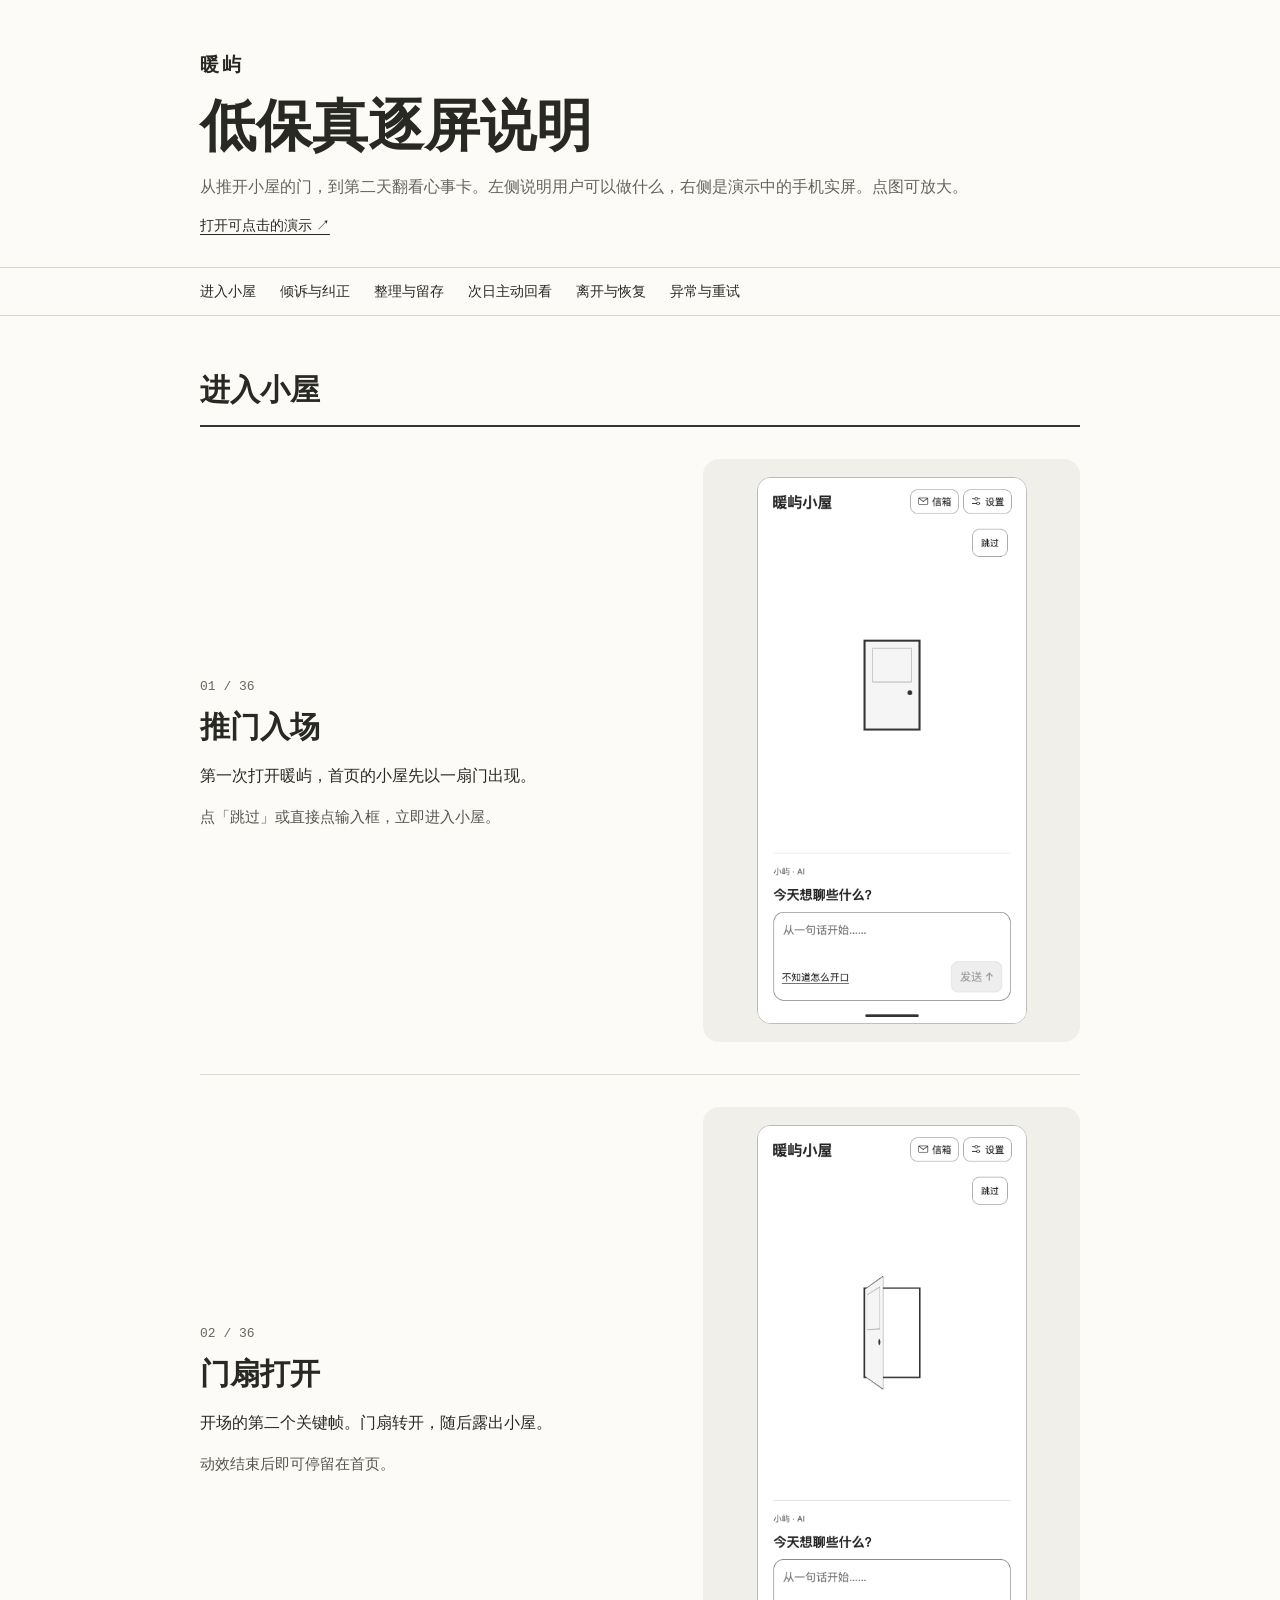
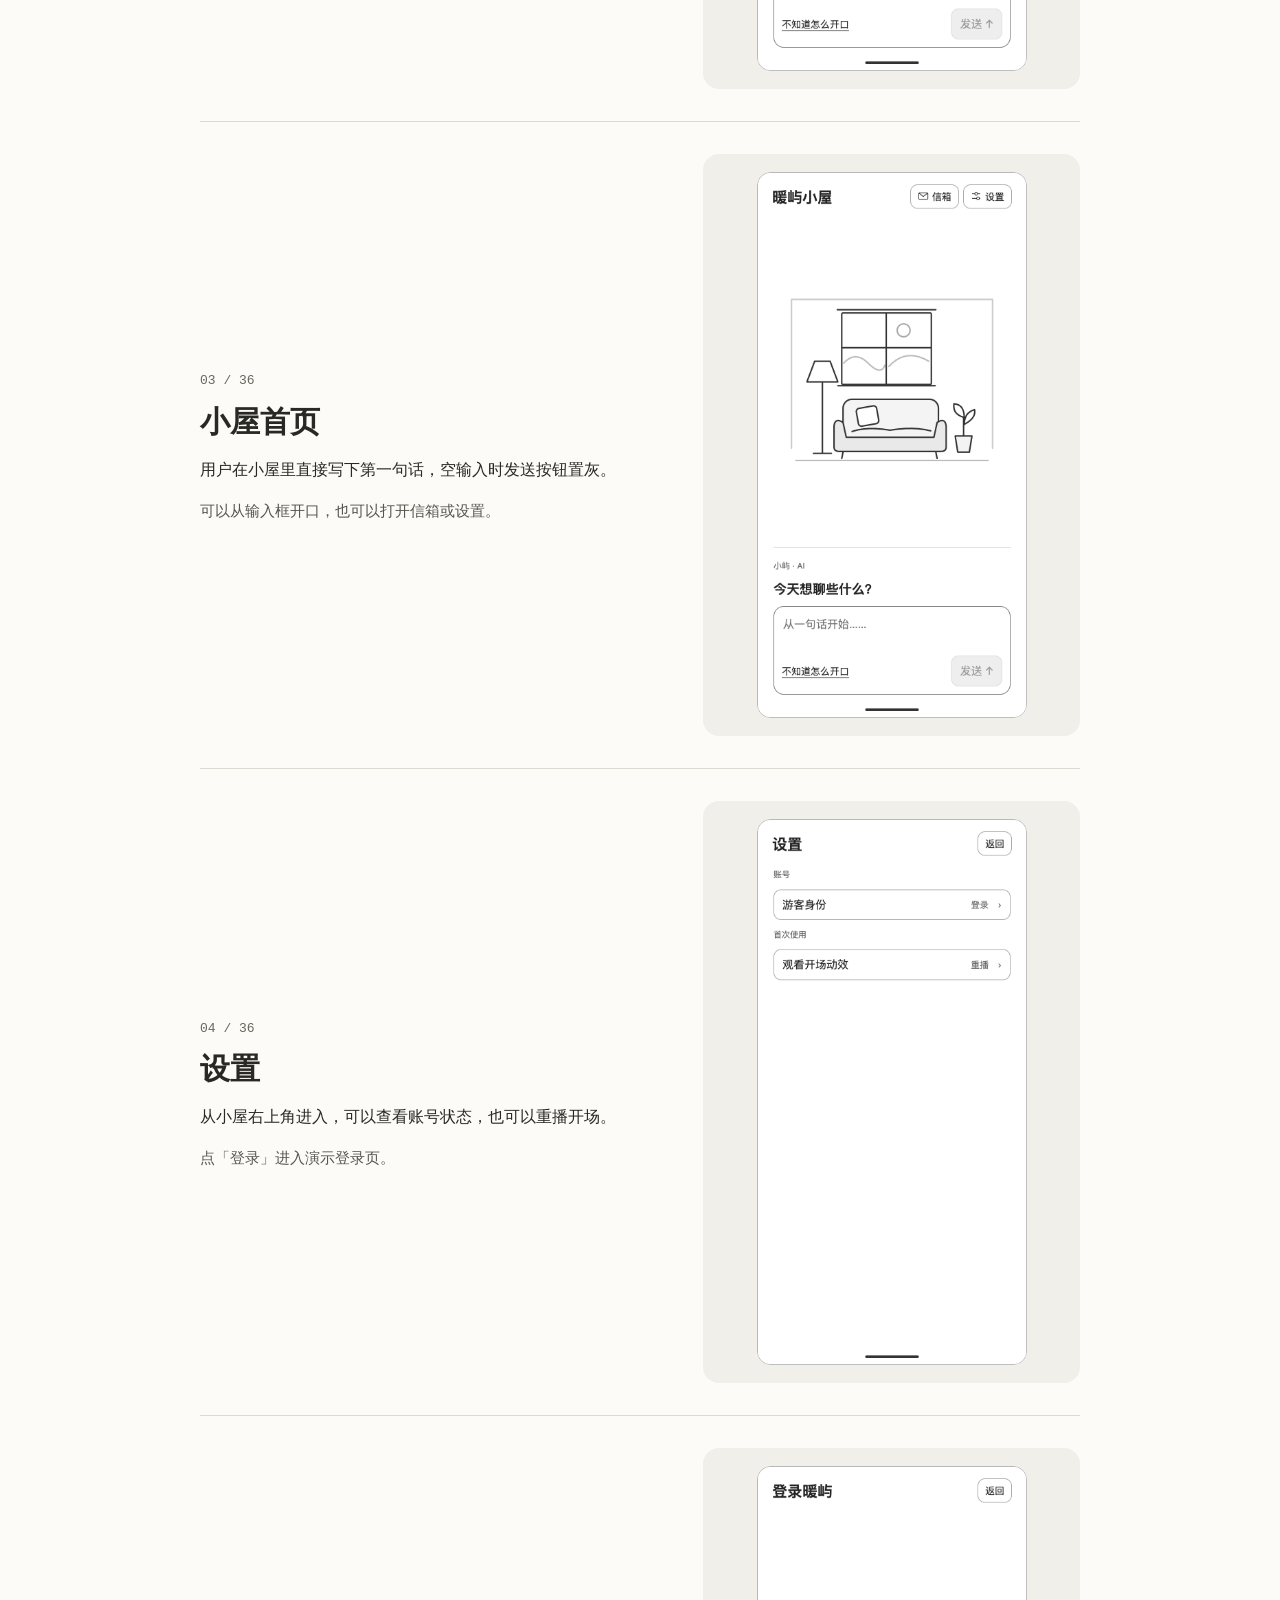
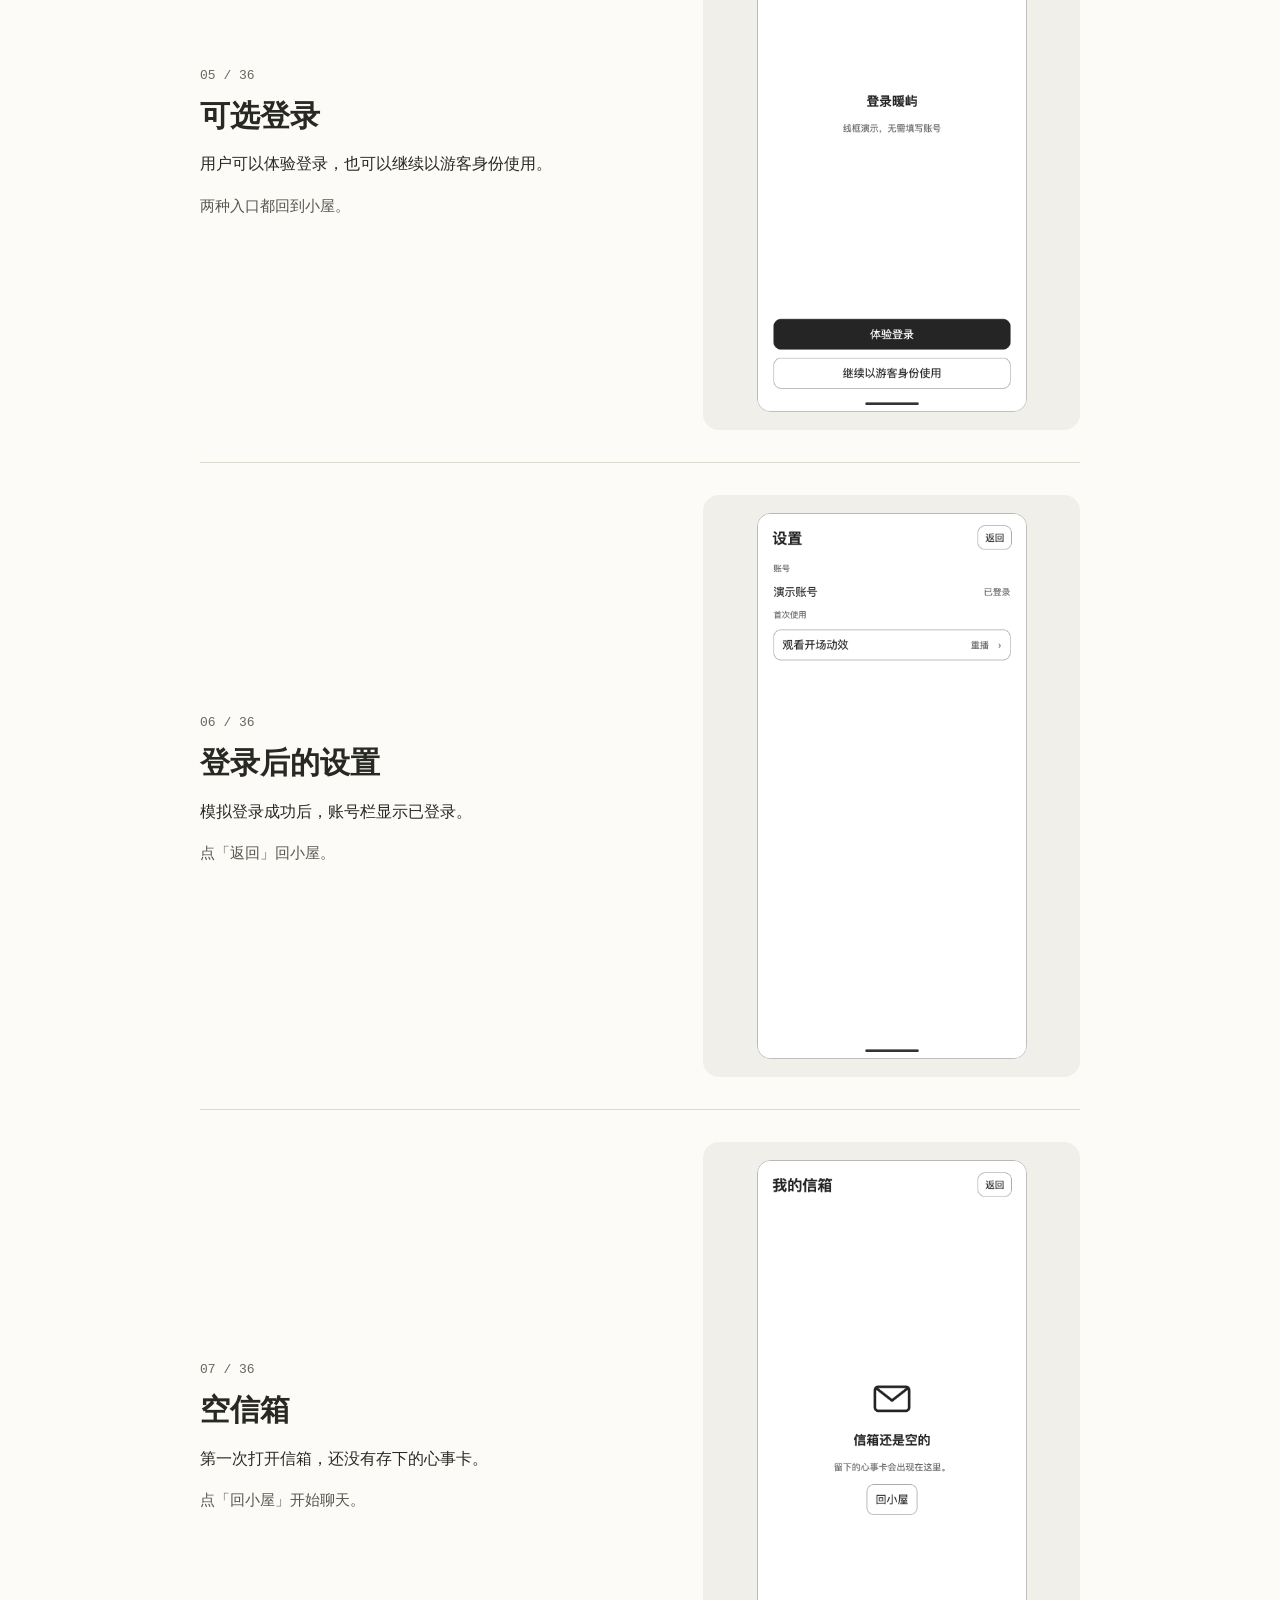
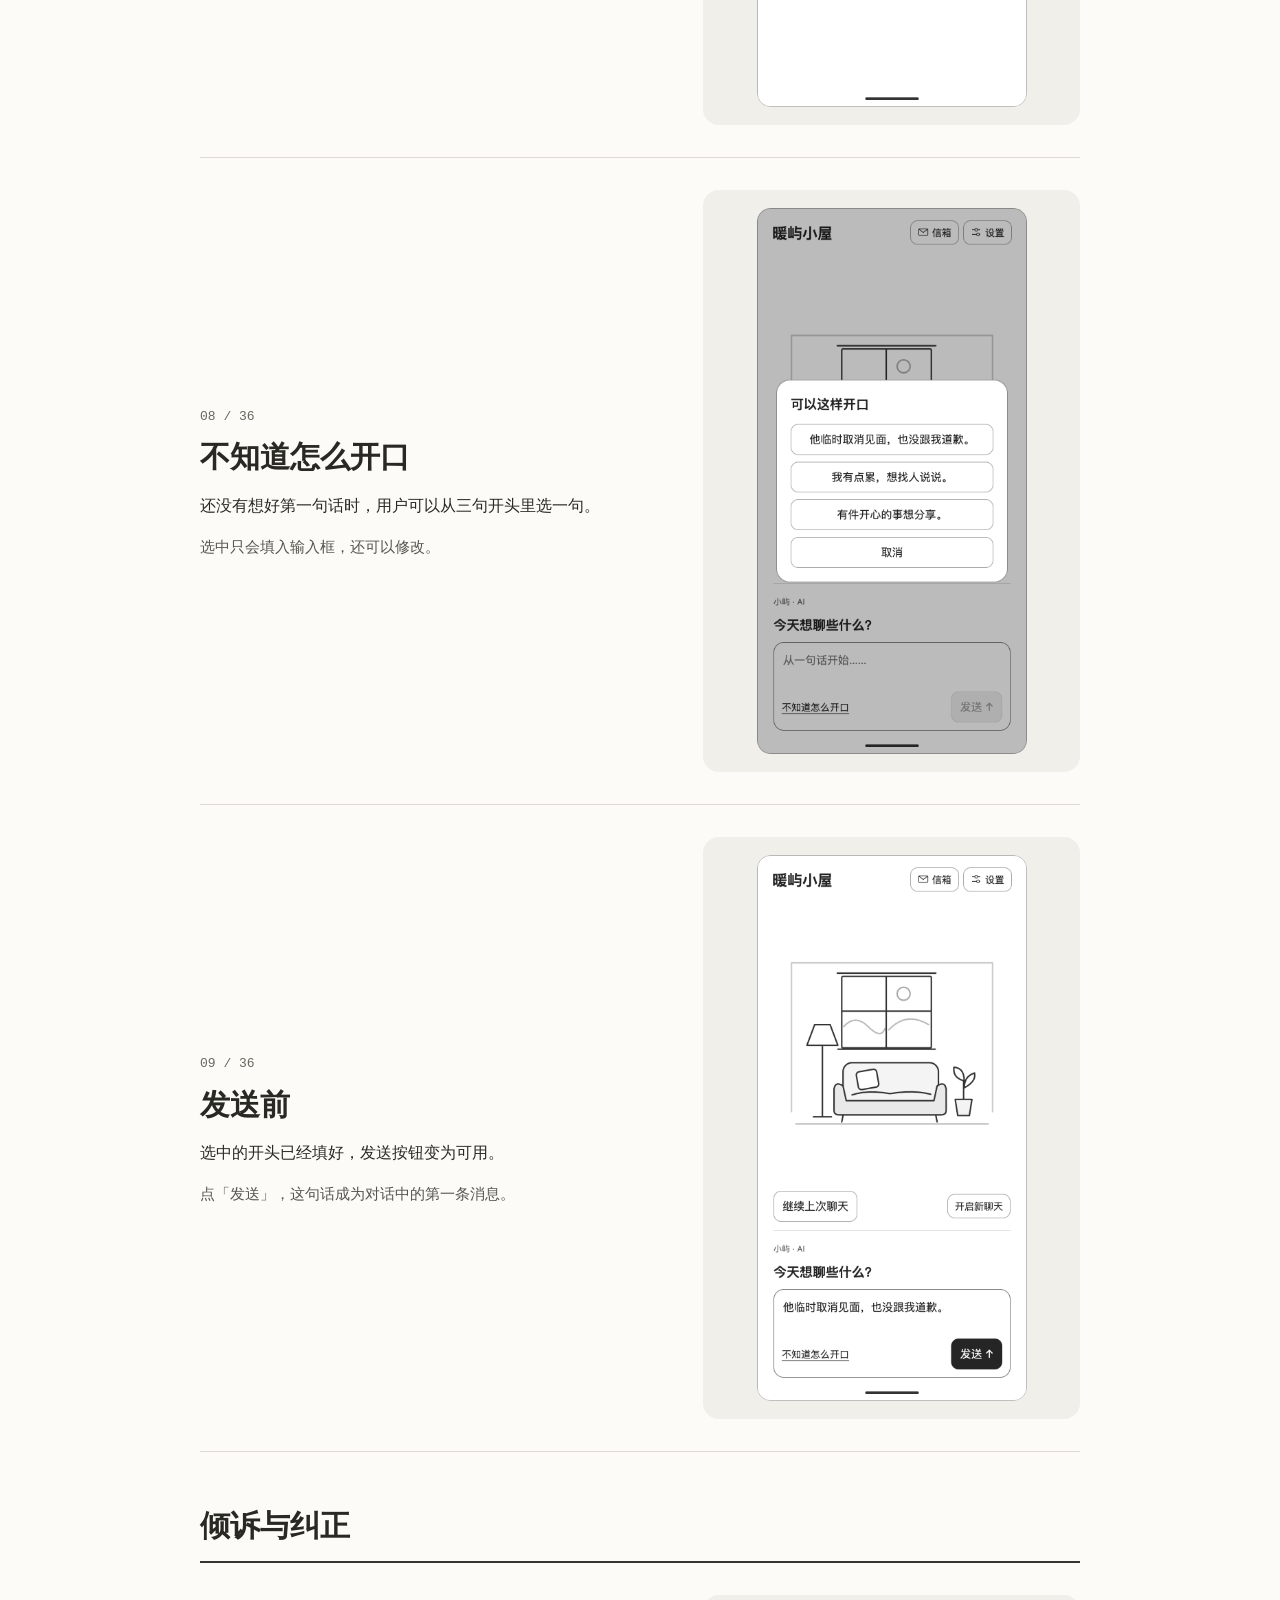
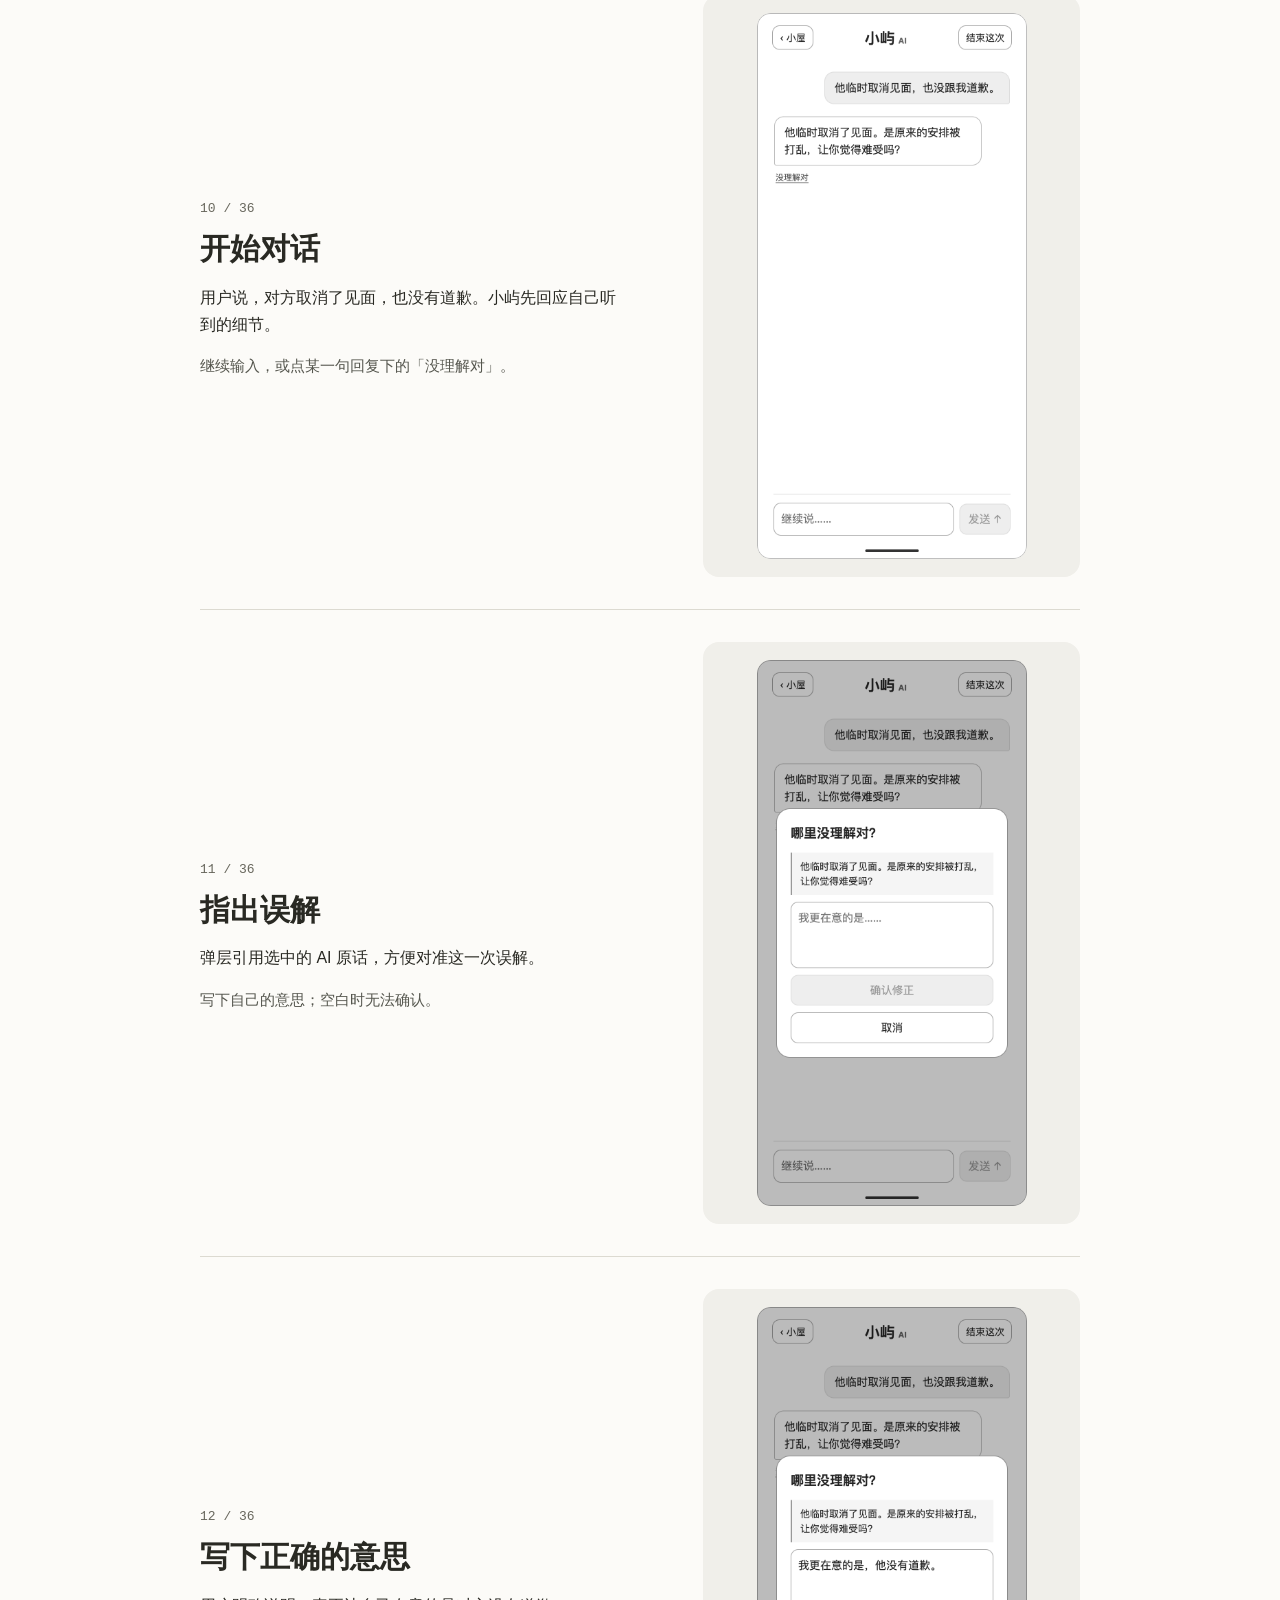
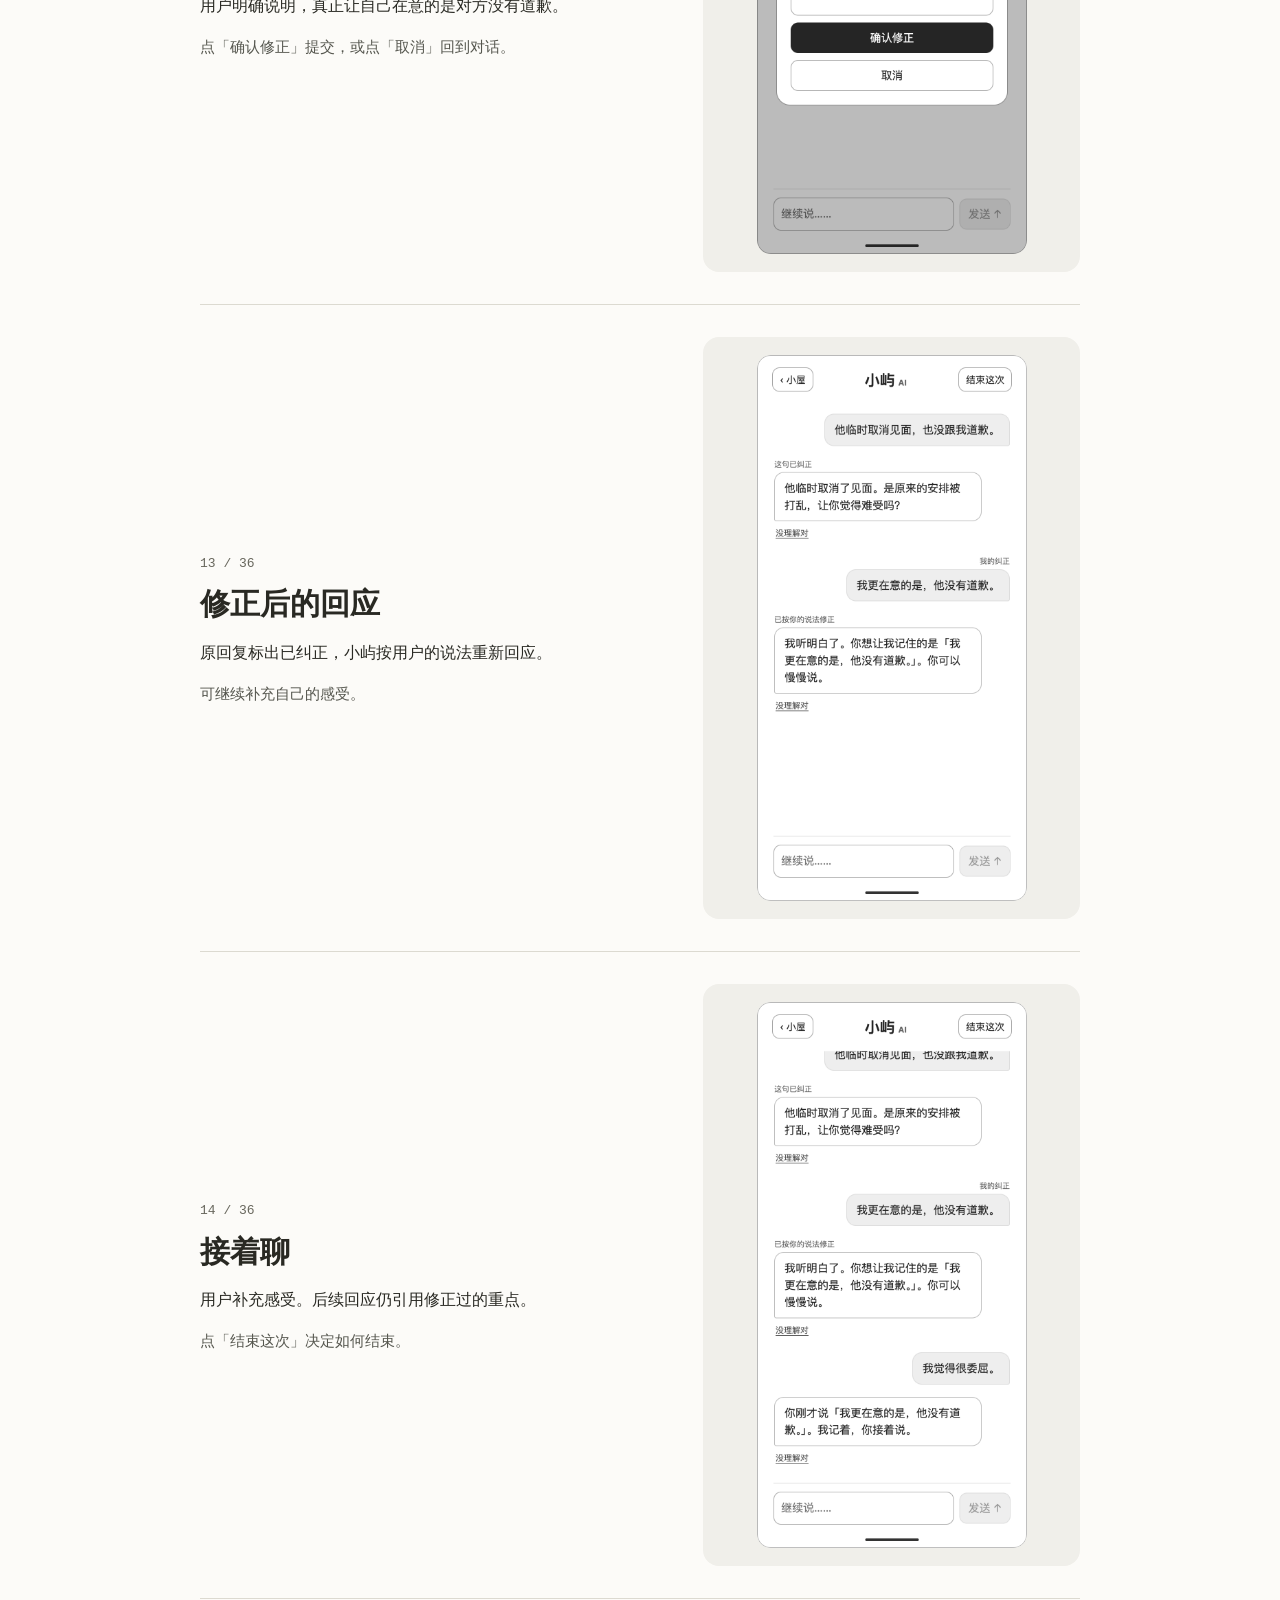
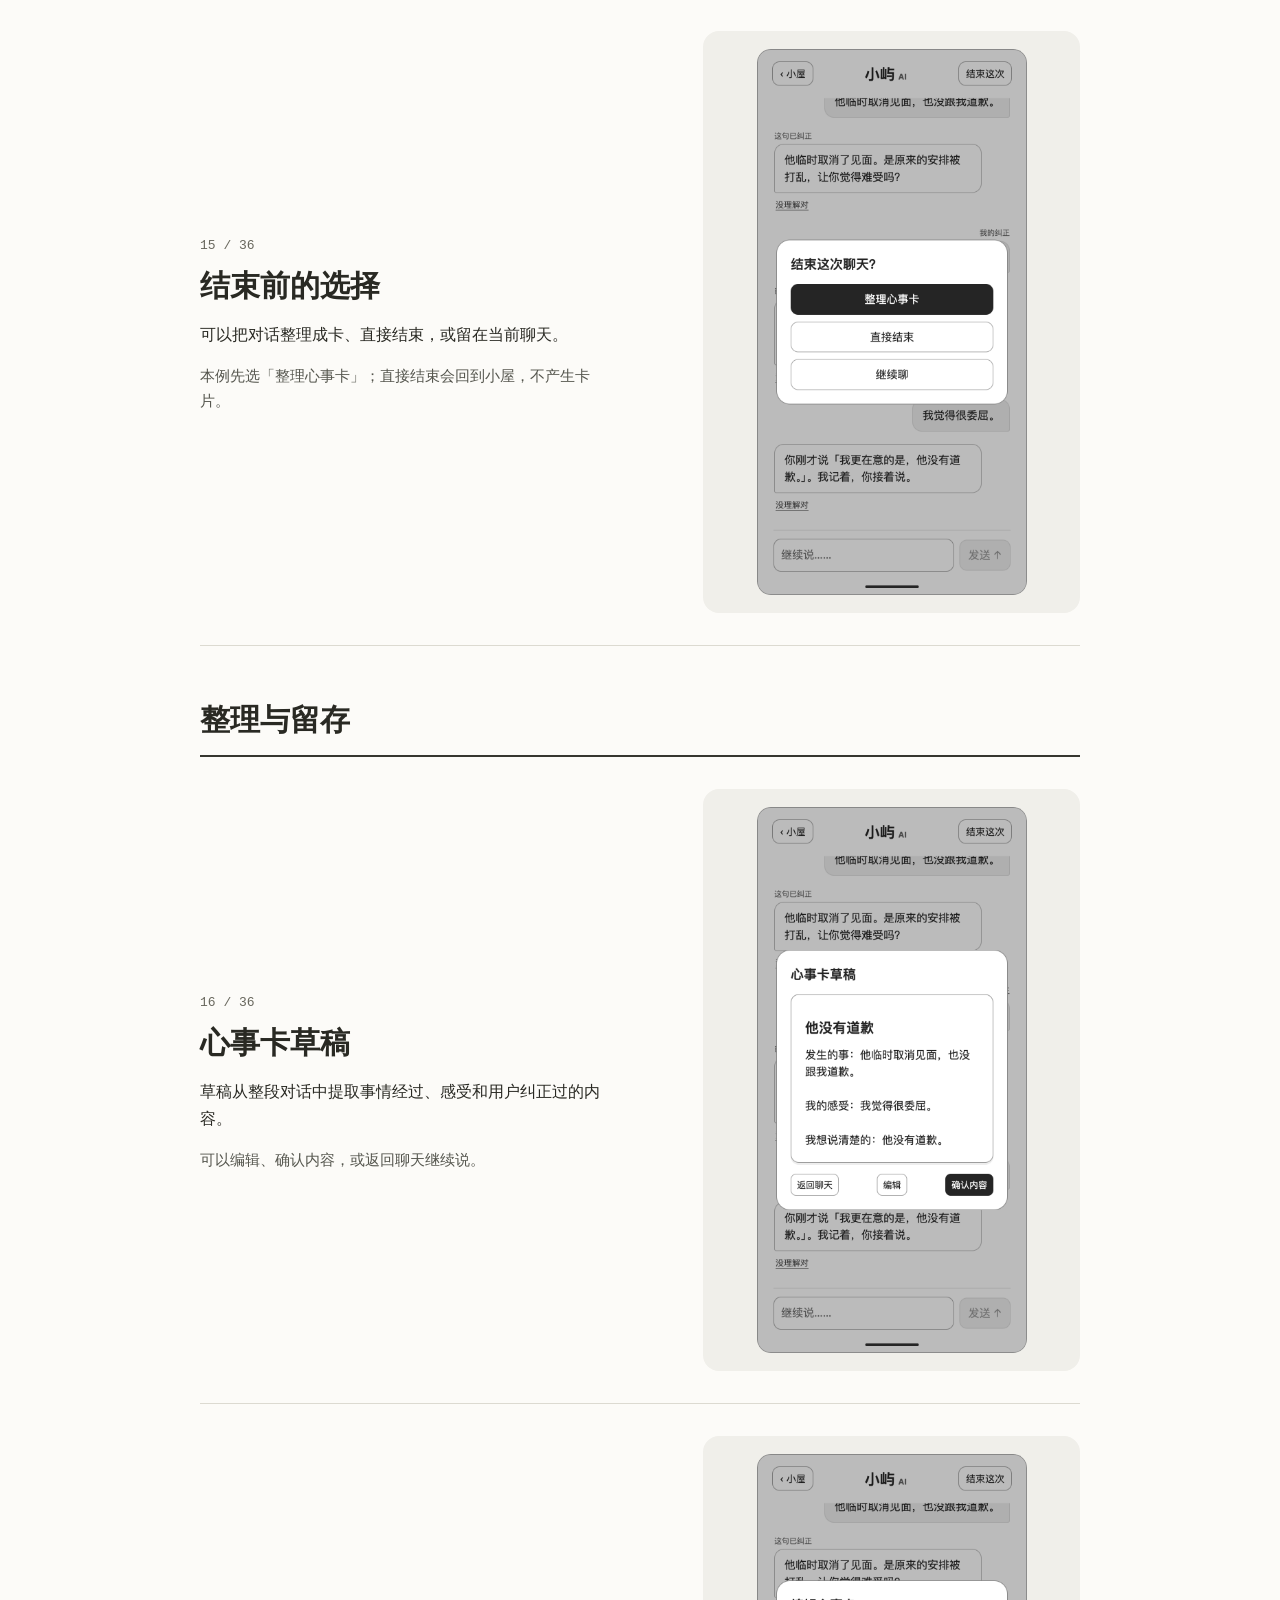
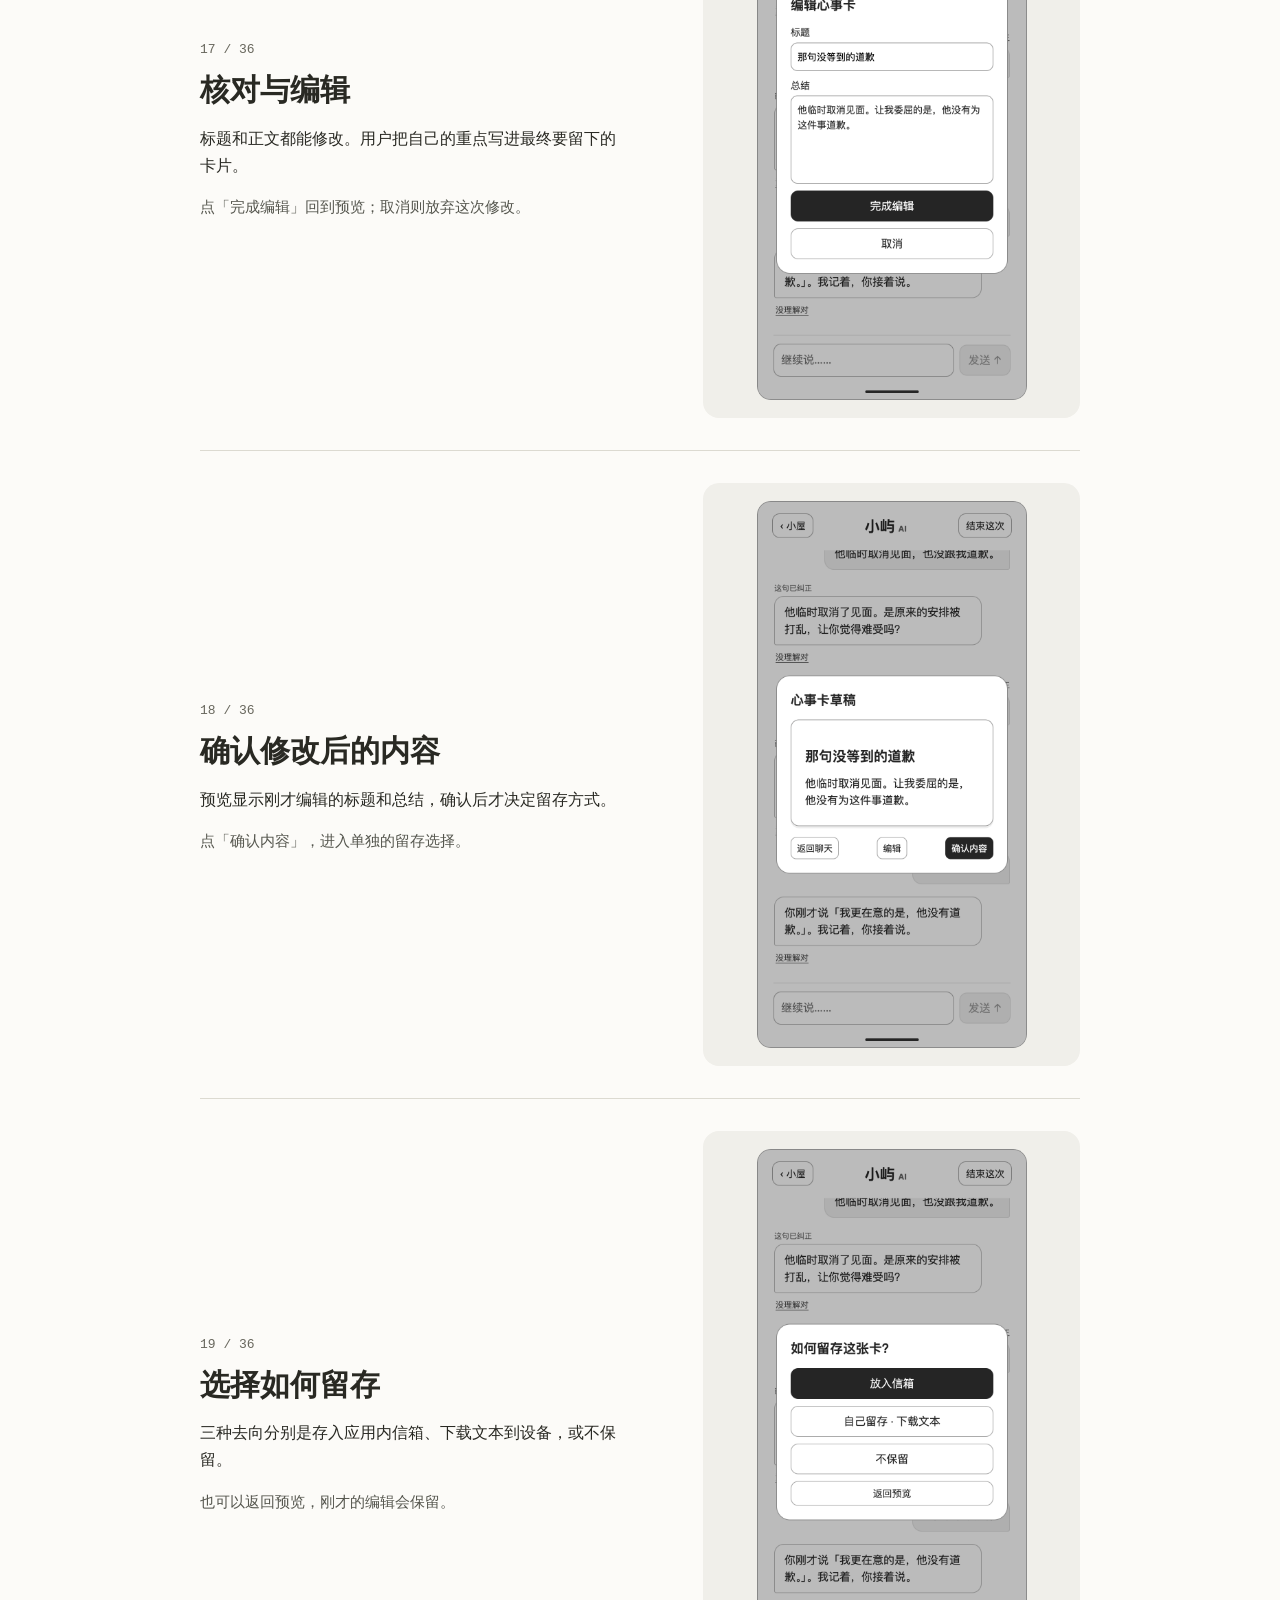
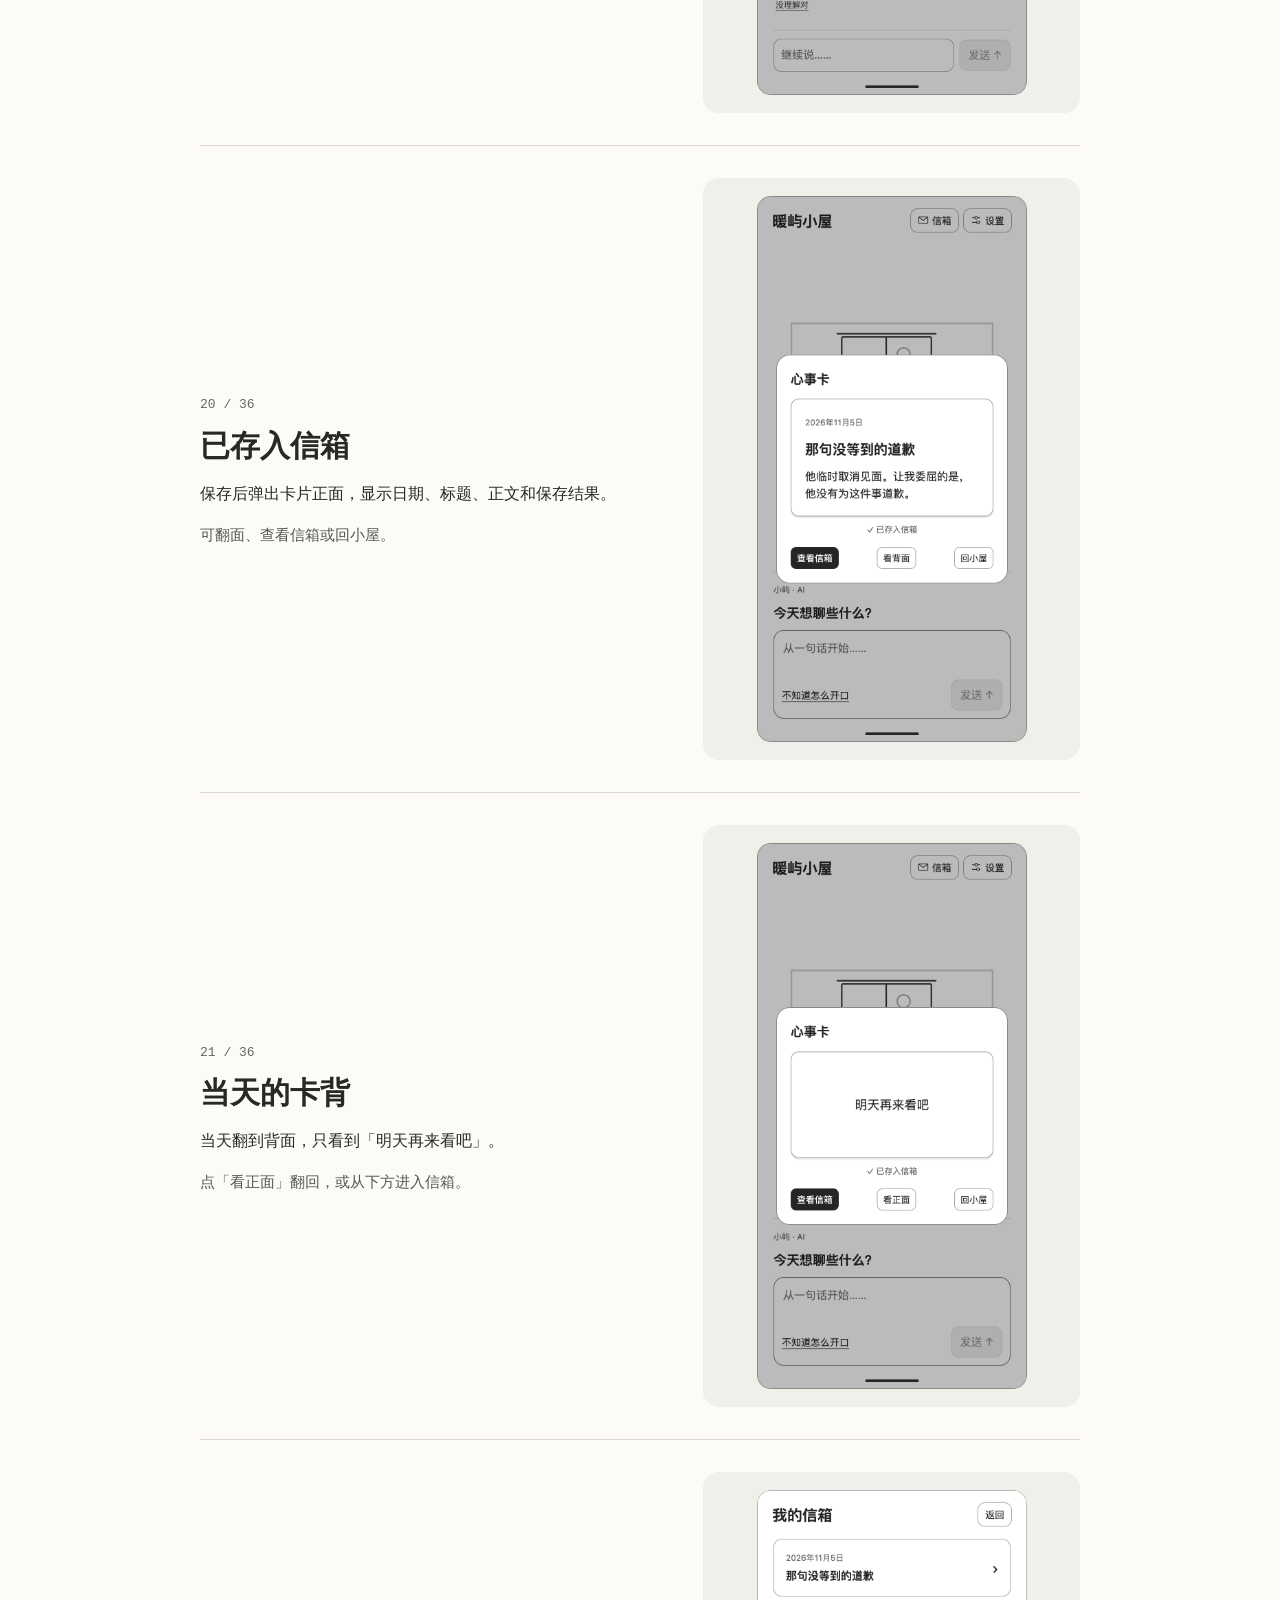
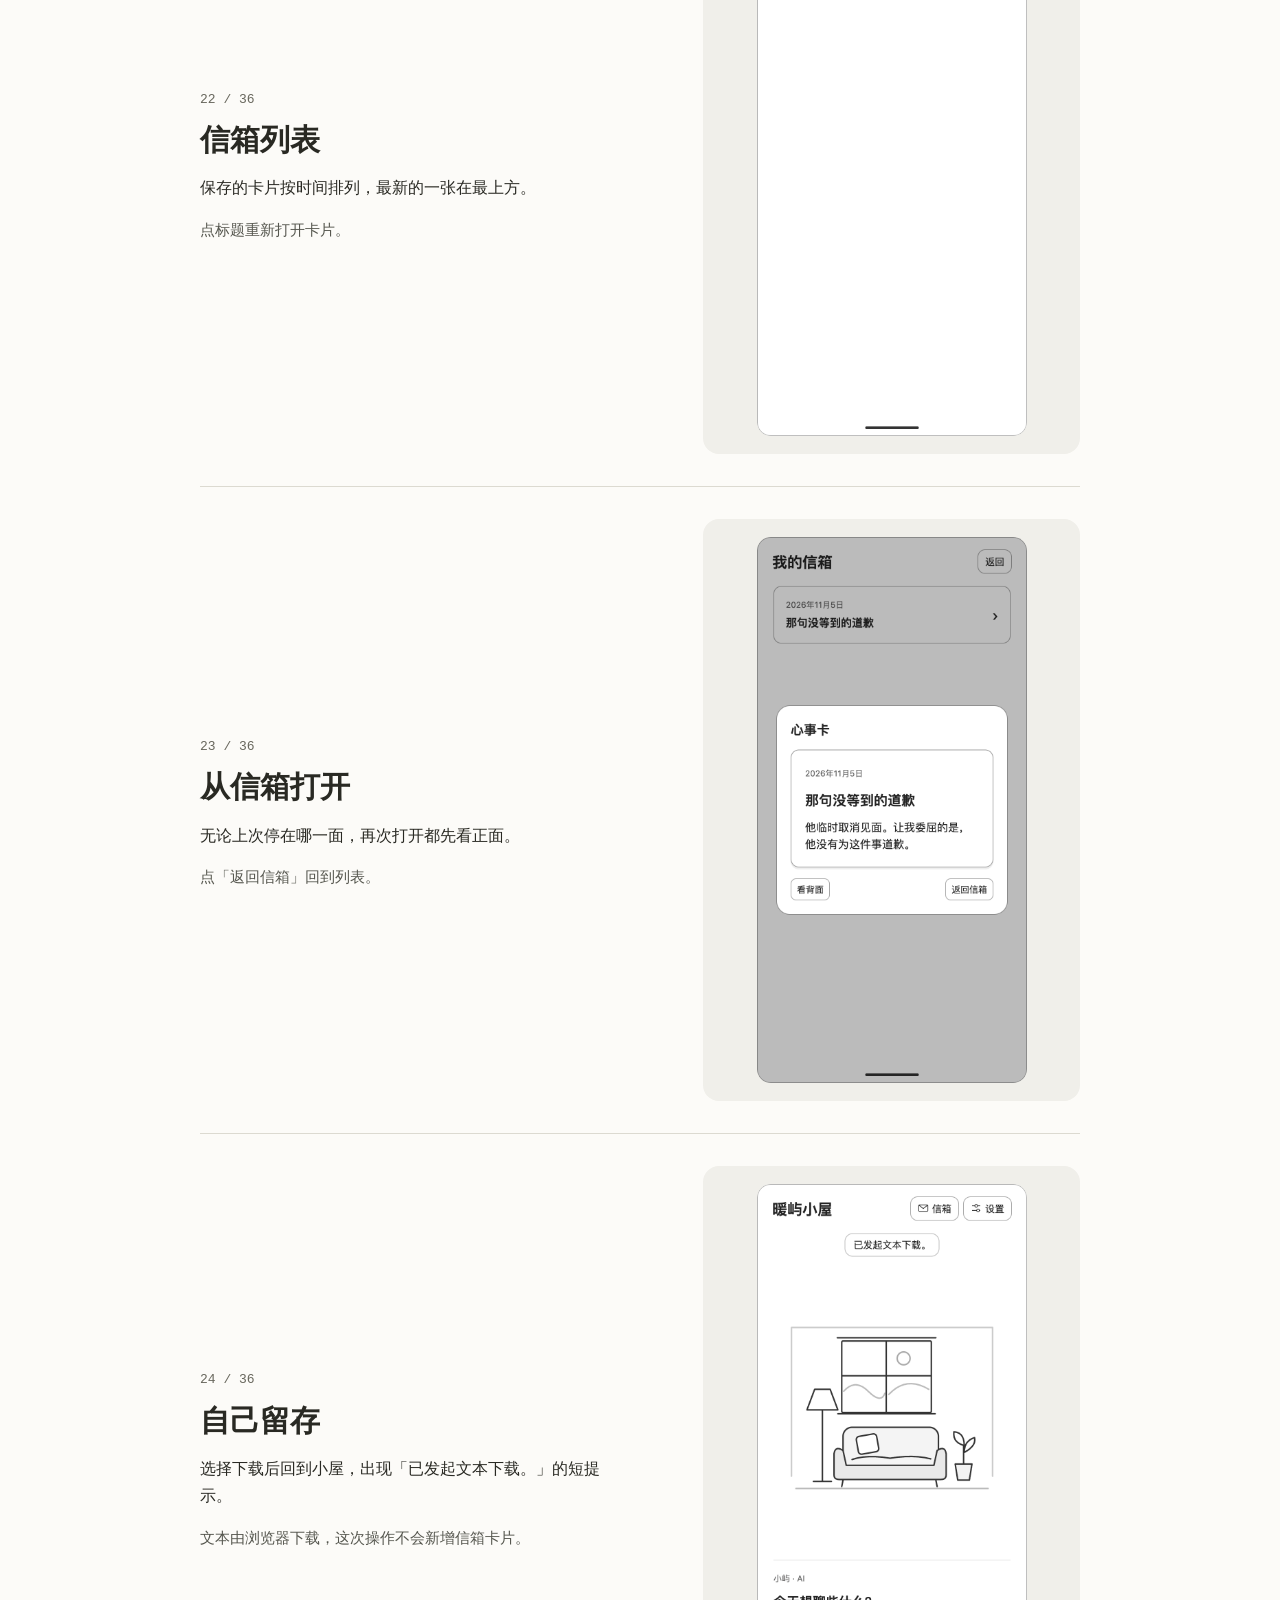
==== guide/index.html @ 553f9f6d "Publish illustrated walkthrough of all Warm Isle prototype screens" ====
<!doctype html><html lang="zh-CN"><meta charset="utf-8"><meta name="viewport" content="width=device-width, initial-scale=1"><title>暖屿 · 低保真逐屏说明</title>
<style>
*{box-sizing:border-box}html{scroll-behavior:smooth;scroll-padding-top:80px}body{margin:0;background:#fcfbf8;color:#292923;font-family:-apple-system,BlinkMacSystemFont,"PingFang SC","Microsoft Yahei",sans-serif;line-height:1.7}a{color:inherit;text-underline-offset:4px}header,main,footer,.links{max-width:1000px;margin:auto;padding-inline:clamp(20px,5vw,60px)}header{padding-block:52px 28px}header .brand{font:600 19px Georgia,serif;letter-spacing:.15em}h1,h2,h3,p{margin:0}h1,h2{font-family:Georgia,"Songti SC","STSong",serif}h1{font-size:clamp(32px,5vw,56px);line-height:1.18;margin:14px 0}header p{color:#65645c;max-width:48em}.demo{display:inline-block;margin-top:14px;font-size:14px}nav{position:sticky;top:0;z-index:1;background:#fcfbf8f5;border-block:1px solid #d7d5cc}.links{display:flex;gap:24px;overflow:auto;white-space:nowrap}.links a{padding:12px 0;font-size:14px;text-decoration:none}.links a:hover{text-decoration:underline}.chapter{margin-top:48px}h2{font-size:30px;border-bottom:2px solid #363630;padding-bottom:10px}.screen{display:grid;grid-template-columns:minmax(0,1fr) minmax(0,.9fr);align-items:center;gap:clamp(18px,7vw,85px);padding:32px 0;border-bottom:1px solid #dcdad1;break-inside:avoid}.screen h3{font-size:clamp(20px,2.6vw,30px);line-height:1.35;margin:9px 0 14px}.num{font:13px ui-monospace,monospace;color:#68675d}.action{margin-top:16px;font-size:.92em;color:#55564e}.shot{display:grid;place-items:center;background:#f0efea;border-radius:16px;padding:18px;margin:0}.shot img{display:block;width:100%;max-width:270px;height:auto;border-radius:14px;cursor:zoom-in}.shot button{display:contents}button{font:inherit}dialog{max-width:95vw;max-height:96dvh;border:0;border-radius:14px;padding:10px;background:white}dialog img{display:block;max-width:88vw;max-height:80dvh;object-fit:contain;margin:auto}dialog::backdrop{background:#191914be}dialog button{display:block;margin:8px auto 0;padding:4px 18px;border:1px solid #aaa;background:white;border-radius:8px}footer{padding-block:30px 55px;font-size:14px}@media(max-width:600px){header{padding-top:28px}.links{gap:16px}.chapter{margin-top:28px}.screen{grid-template-columns:minmax(0,.95fr) minmax(0,1fr);gap:12px;padding-block:22px}.shot{padding:5px;border-radius:9px}.screen h3{font-size:18px}.screen p{font-size:13px}.action{margin-top:10px}main{padding-inline:14px}h2{font-size:24px}}@media(prefers-reduced-motion:reduce){html{scroll-behavior:auto}}@media print{nav,.demo,footer,dialog{display:none}.screen{padding:8px 0}.shot img{max-width:150px}h2{break-after:avoid}}
</style><header id="top"><span class="brand">暖屿</span><h1>低保真逐屏说明</h1><p>从推开小屋的门，到第二天翻看心事卡。左侧说明用户可以做什么，右侧是演示中的手机实屏。点图可放大。</p><a class="demo" href="https://ethan101-liu.github.io/warm-isle-flow-review/chat/?review=summary3-4">打开可点击的演示 ↗</a></header><nav aria-label="流程目录"><div class="links"><a href="#part1">进入小屋</a><a href="#part2">倾诉与纠正</a><a href="#part3">整理与留存</a><a href="#part4">次日主动回看</a><a href="#part5">离开与恢复</a><a href="#part6">异常与重试</a></div></nav><main><section class="chapter" id="part1"><h2>进入小屋</h2><article class="screen" id="screen-01"><div><span class="num">01 / 36</span><h3>推门入场</h3><p>第一次打开暖屿，首页的小屋先以一扇门出现。</p><p class="action">点「跳过」或直接点输入框，立即进入小屋。</p></div><figure class="shot"><button aria-label="放大：推门入场"><img width="786" height="1590" src="[data-uri]" alt="推门入场手机界面"></button></figure></article><article class="screen" id="screen-02"><div><span class="num">02 / 36</span><h3>门扇打开</h3><p>开场的第二个关键帧。门扇转开，随后露出小屋。</p><p class="action">动效结束后即可停留在首页。</p></div><figure class="shot"><button aria-label="放大：门扇打开"><img width="786" height="1590" src="[data-uri]" alt="门扇打开手机界面"></button></figure></article><article class="screen" id="screen-03"><div><span class="num">03 / 36</span><h3>小屋首页</h3><p>用户在小屋里直接写下第一句话，空输入时发送按钮置灰。</p><p class="action">可以从输入框开口，也可以打开信箱或设置。</p></div><figure class="shot"><button aria-label="放大：小屋首页"><img width="786" height="1590" src="[data-uri]" alt="小屋首页手机界面"></button></figure></article><article class="screen" id="screen-04"><div><span class="num">04 / 36</span><h3>设置</h3><p>从小屋右上角进入，可以查看账号状态，也可以重播开场。</p><p class="action">点「登录」进入演示登录页。</p></div><figure class="shot"><button aria-label="放大：设置"><img width="786" height="1590" src="[data-uri]" alt="设置手机界面"></button></figure></article><article class="screen" id="screen-05"><div><span class="num">05 / 36</span><h3>可选登录</h3><p>用户可以体验登录，也可以继续以游客身份使用。</p><p class="action">两种入口都回到小屋。</p></div><figure class="shot"><button aria-label="放大：可选登录"><img width="786" height="1590" src="[data-uri]" alt="可选登录手机界面"></button></figure></article><article class="screen" id="screen-06"><div><span class="num">06 / 36</span><h3>登录后的设置</h3><p>模拟登录成功后，账号栏显示已登录。</p><p class="action">点「返回」回小屋。</p></div><figure class="shot"><button aria-label="放大：登录后的设置"><img width="786" height="1590" src="[data-uri]" alt="登录后的设置手机界面"></button></figure></article><article class="screen" id="screen-07"><div><span class="num">07 / 36</span><h3>空信箱</h3><p>第一次打开信箱，还没有存下的心事卡。</p><p class="action">点「回小屋」开始聊天。</p></div><figure class="shot"><button aria-label="放大：空信箱"><img width="786" height="1590" src="[data-uri]" alt="空信箱手机界面"></button></figure></article><article class="screen" id="screen-08"><div><span class="num">08 / 36</span><h3>不知道怎么开口</h3><p>还没有想好第一句话时，用户可以从三句开头里选一句。</p><p class="action">选中只会填入输入框，还可以修改。</p></div><figure class="shot"><button aria-label="放大：不知道怎么开口"><img width="786" height="1590" src="[data-uri]" alt="不知道怎么开口手机界面"></button></figure></article><article class="screen" id="screen-09"><div><span class="num">09 / 36</span><h3>发送前</h3><p>选中的开头已经填好，发送按钮变为可用。</p><p class="action">点「发送」，这句话成为对话中的第一条消息。</p></div><figure class="shot"><button aria-label="放大：发送前"><img width="786" height="1590" src="[data-uri]" alt="发送前手机界面"></button></figure></article></section><section class="chapter" id="part2"><h2>倾诉与纠正</h2><article class="screen" id="screen-10"><div><span class="num">10 / 36</span><h3>开始对话</h3><p>用户说，对方取消了见面，也没有道歉。小屿先回应自己听到的细节。</p><p class="action">继续输入，或点某一句回复下的「没理解对」。</p></div><figure class="shot"><button aria-label="放大：开始对话"><img width="786" height="1590" src="[data-uri]" alt="开始对话手机界面"></button></figure></article><article class="screen" id="screen-11"><div><span class="num">11 / 36</span><h3>指出误解</h3><p>弹层引用选中的 AI 原话，方便对准这一次误解。</p><p class="action">写下自己的意思；空白时无法确认。</p></div><figure class="shot"><button aria-label="放大：指出误解"><img width="786" height="1590" src="[data-uri]" alt="指出误解手机界面"></button></figure></article><article class="screen" id="screen-12"><div><span class="num">12 / 36</span><h3>写下正确的意思</h3><p>用户明确说明，真正让自己在意的是对方没有道歉。</p><p class="action">点「确认修正」提交，或点「取消」回到对话。</p></div><figure class="shot"><button aria-label="放大：写下正确的意思"><img width="786" height="1590" src="[data-uri]" alt="写下正确的意思手机界面"></button></figure></article><article class="screen" id="screen-13"><div><span class="num">13 / 36</span><h3>修正后的回应</h3><p>原回复标出已纠正，小屿按用户的说法重新回应。</p><p class="action">可继续补充自己的感受。</p></div><figure class="shot"><button aria-label="放大：修正后的回应"><img width="786" height="1590" src="[data-uri]" alt="修正后的回应手机界面"></button></figure></article><article class="screen" id="screen-14"><div><span class="num">14 / 36</span><h3>接着聊</h3><p>用户补充感受。后续回应仍引用修正过的重点。</p><p class="action">点「结束这次」决定如何结束。</p></div><figure class="shot"><button aria-label="放大：接着聊"><img width="786" height="1590" src="[data-uri]" alt="接着聊手机界面"></button></figure></article><article class="screen" id="screen-15"><div><span class="num">15 / 36</span><h3>结束前的选择</h3><p>可以把对话整理成卡、直接结束，或留在当前聊天。</p><p class="action">本例先选「整理心事卡」；直接结束会回到小屋，不产生卡片。</p></div><figure class="shot"><button aria-label="放大：结束前的选择"><img width="786" height="1590" src="[data-uri]" alt="结束前的选择手机界面"></button></figure></article></section><section class="chapter" id="part3"><h2>整理与留存</h2><article class="screen" id="screen-16"><div><span class="num">16 / 36</span><h3>心事卡草稿</h3><p>草稿从整段对话中提取事情经过、感受和用户纠正过的内容。</p><p class="action">可以编辑、确认内容，或返回聊天继续说。</p></div><figure class="shot"><button aria-label="放大：心事卡草稿"><img width="786" height="1590" src="[data-uri]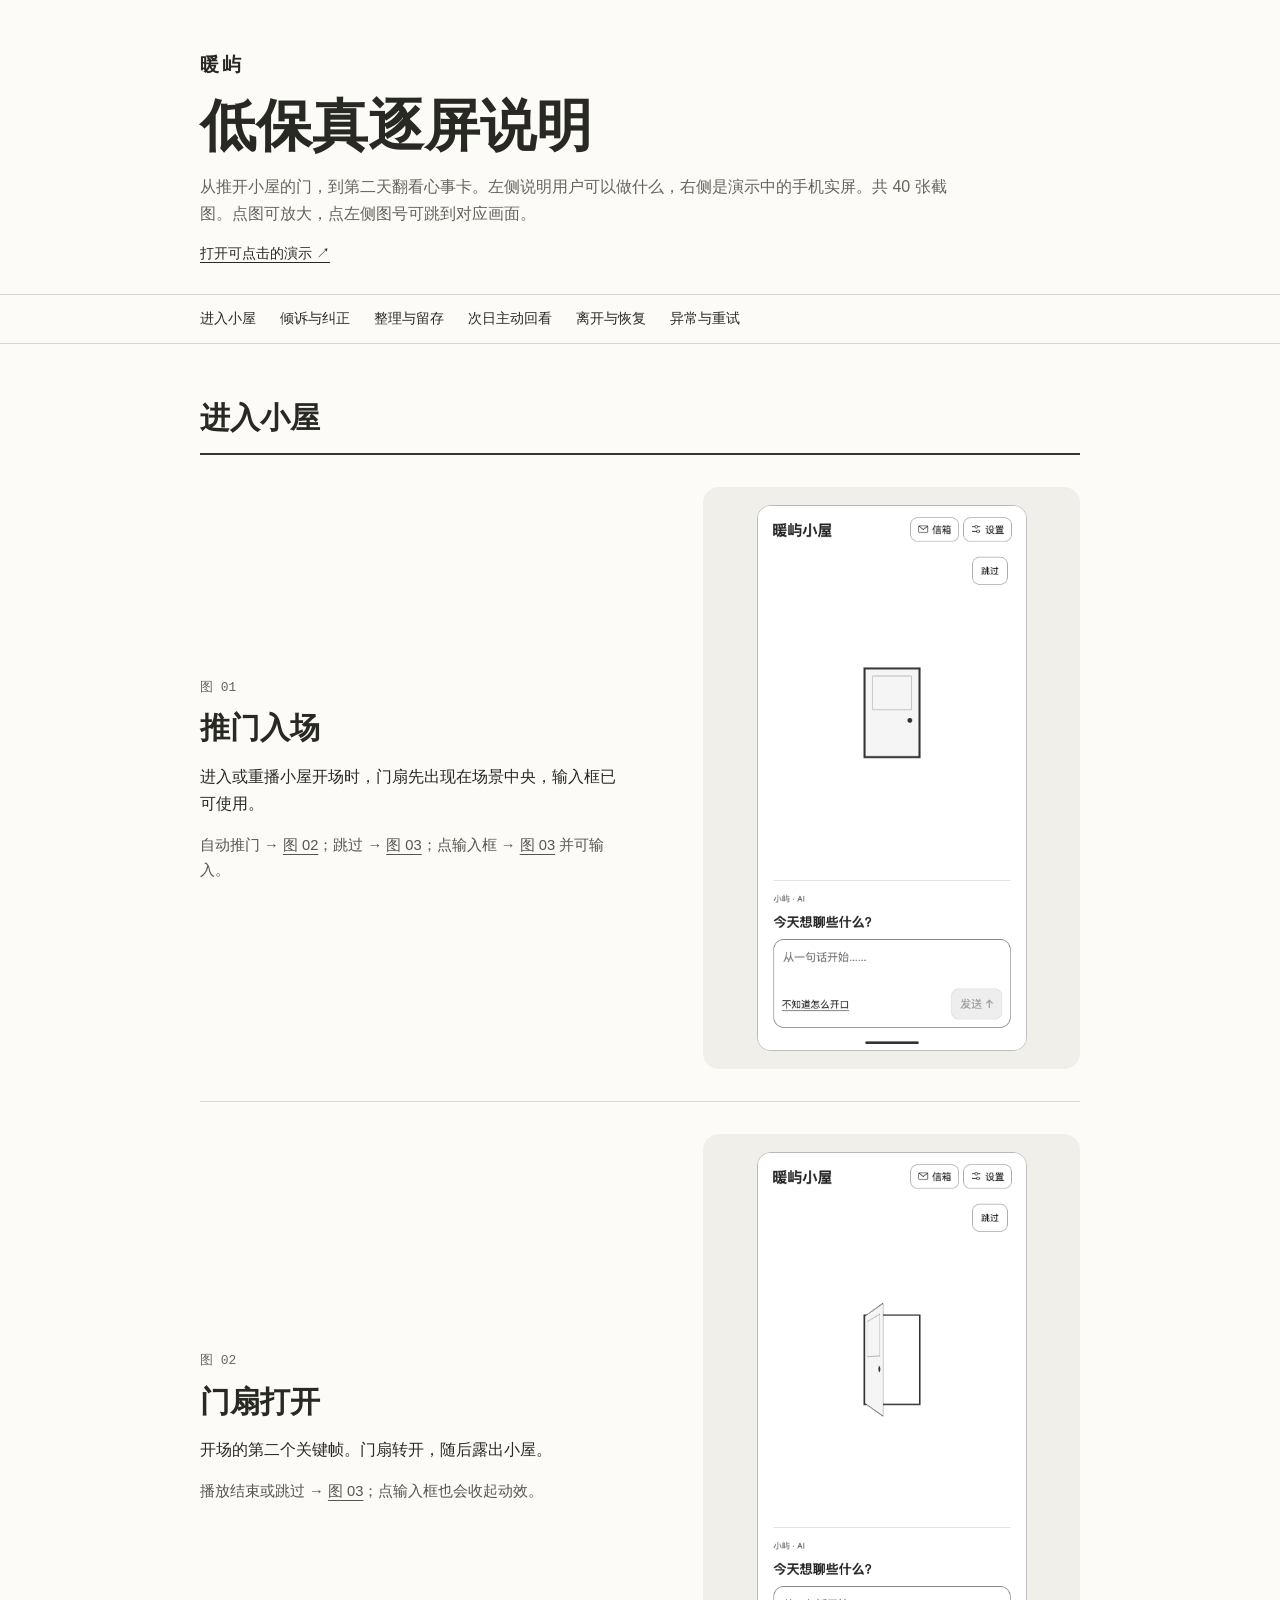
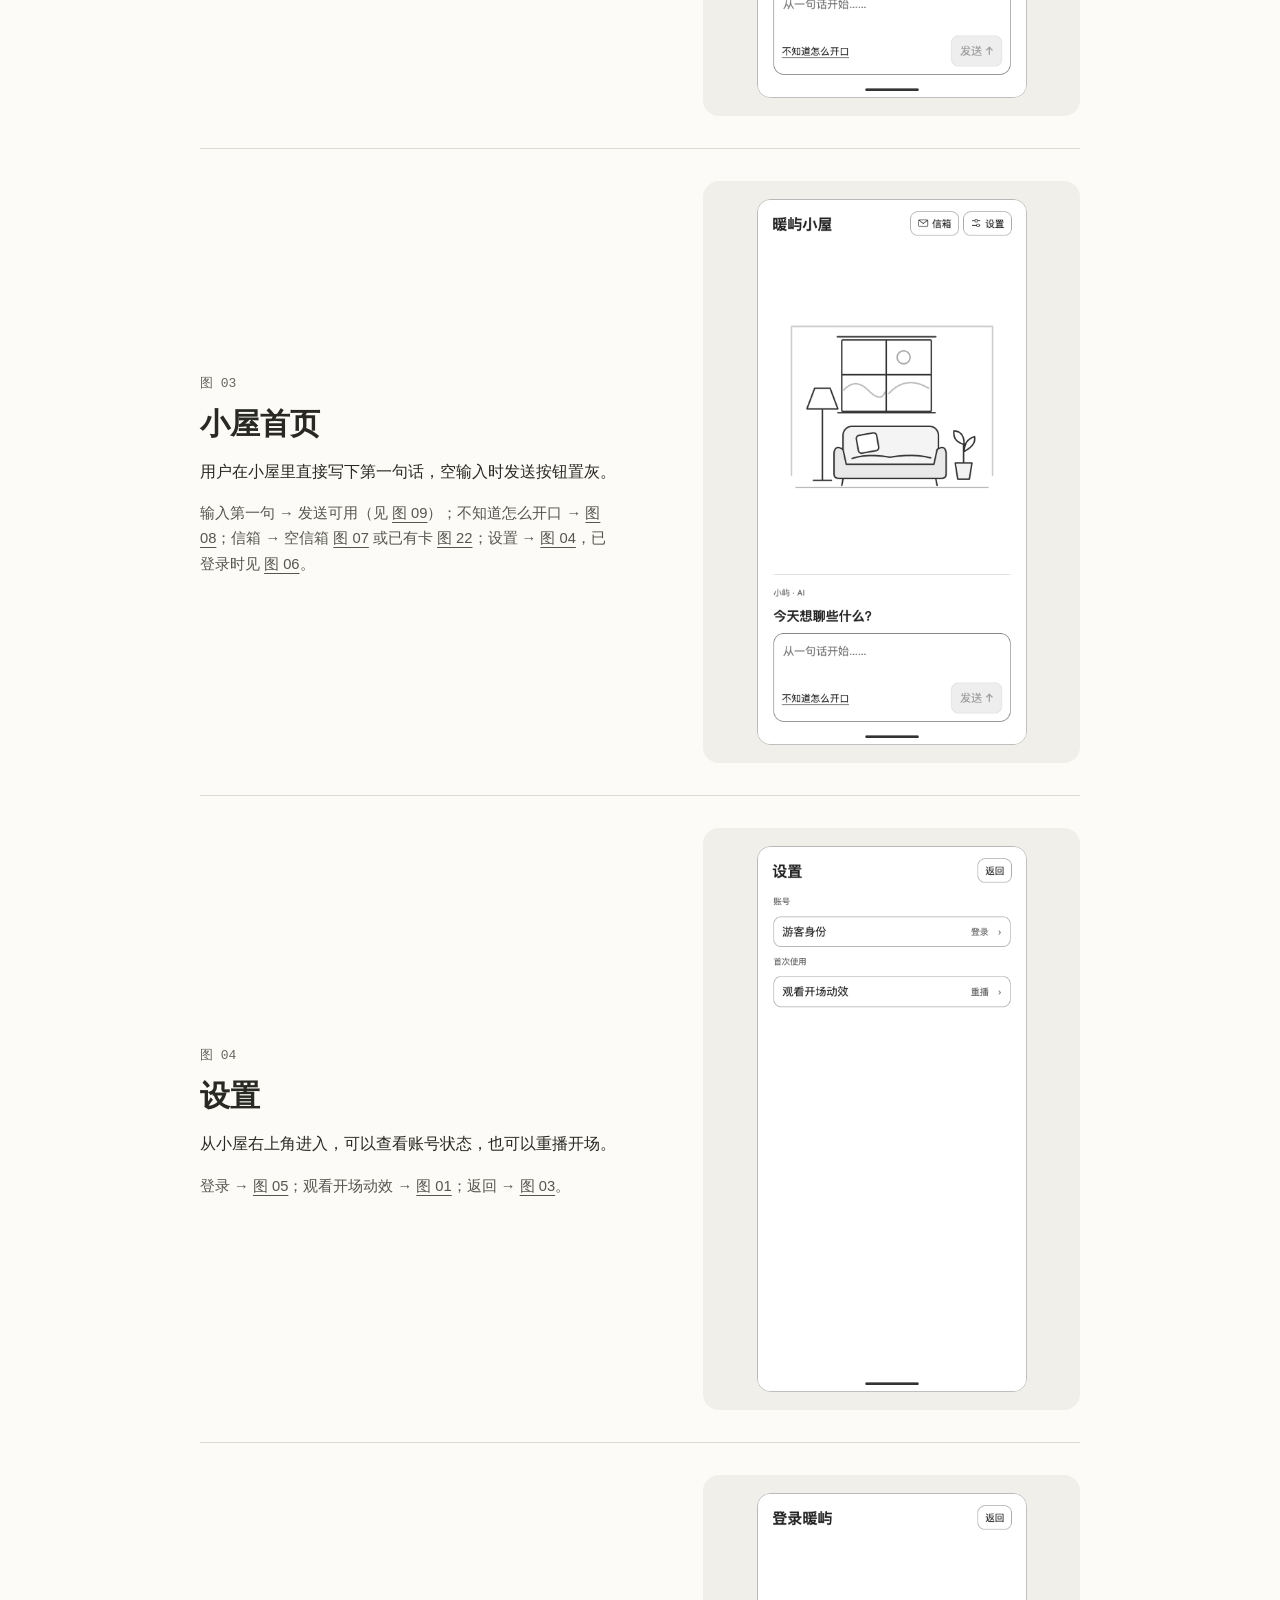
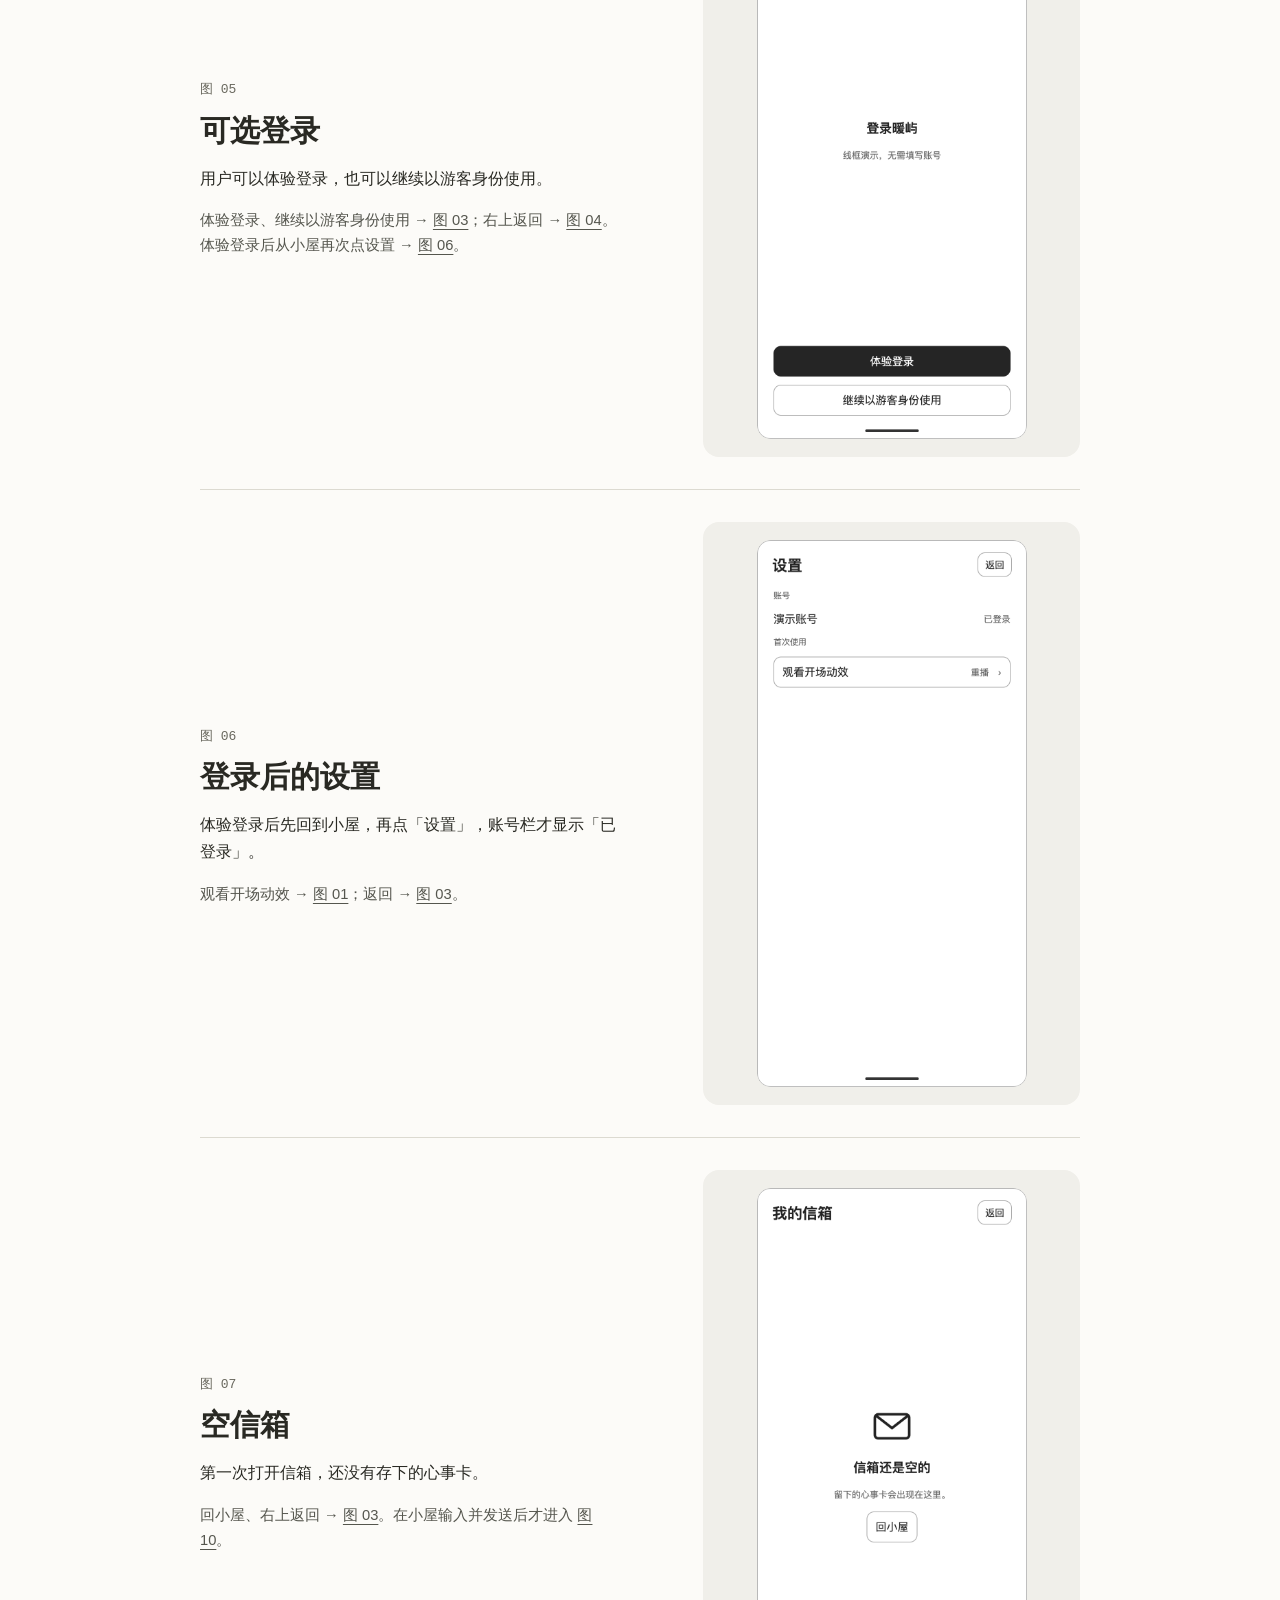
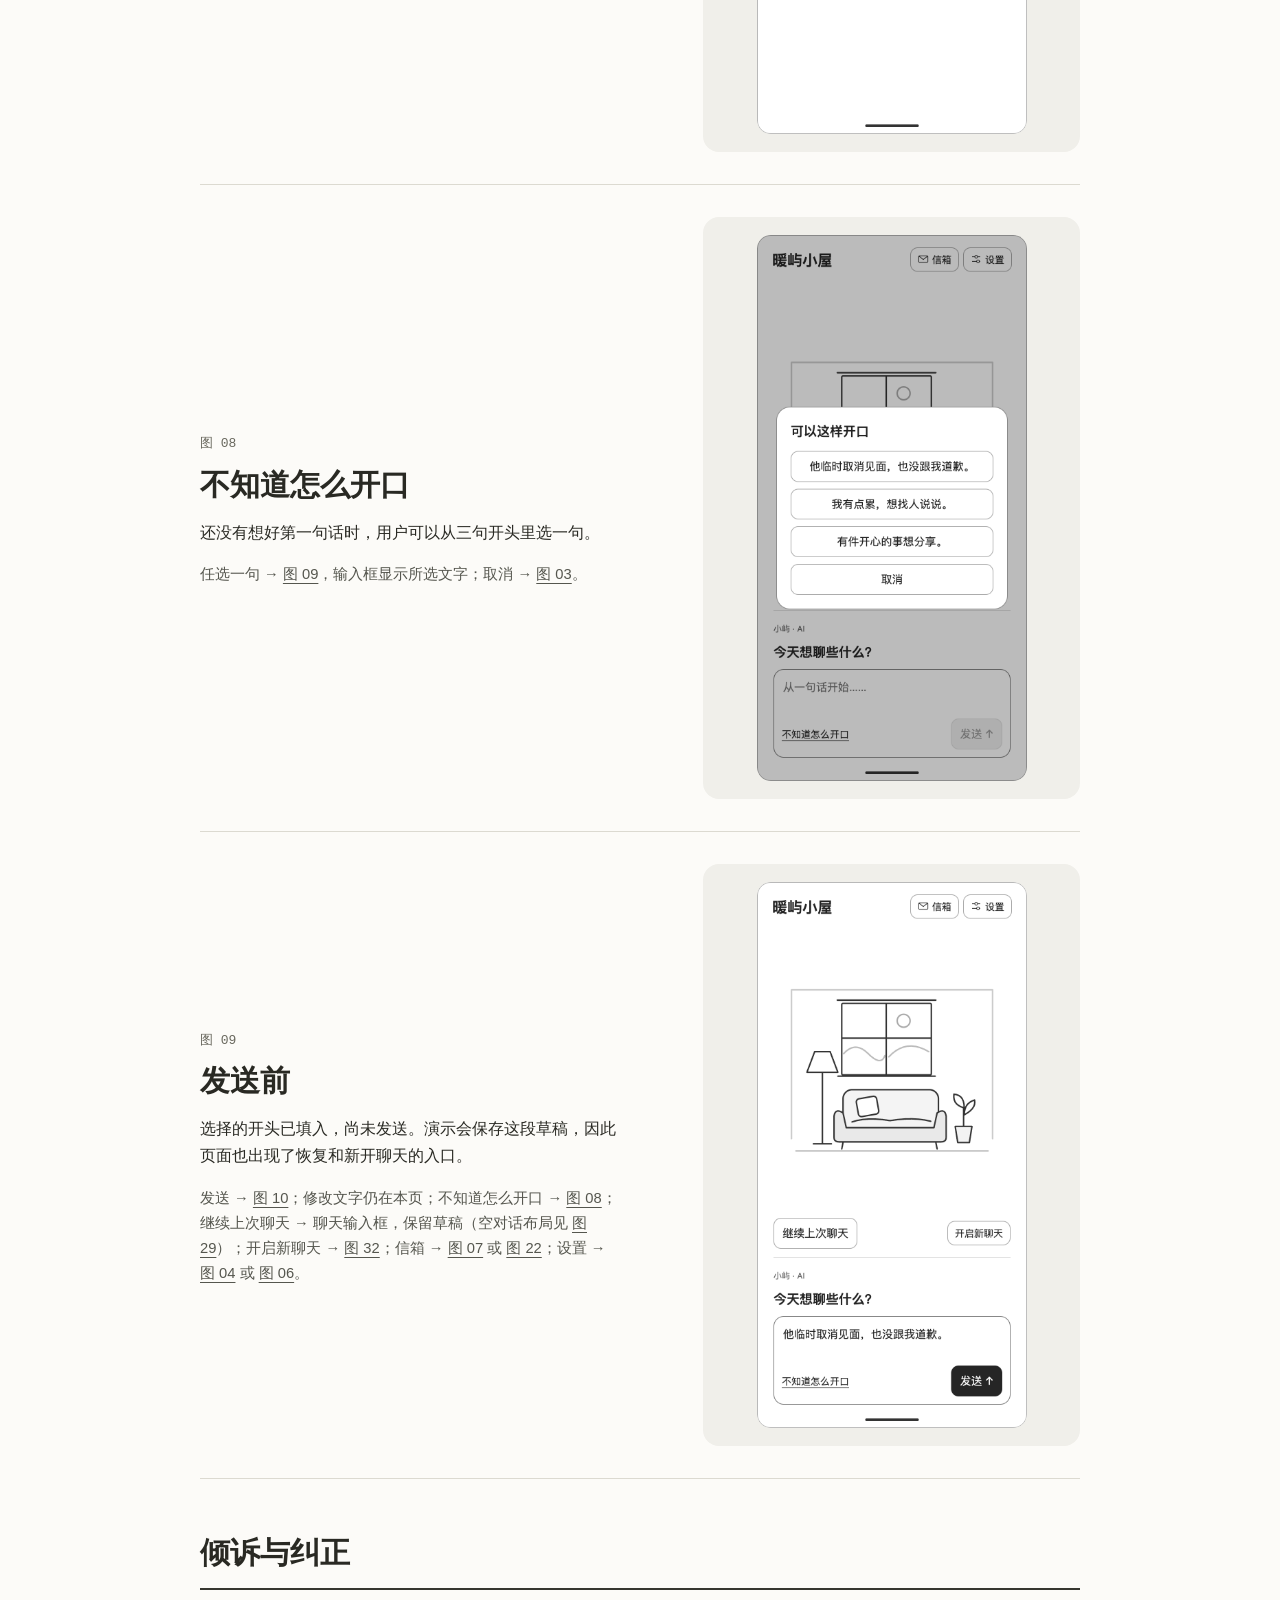
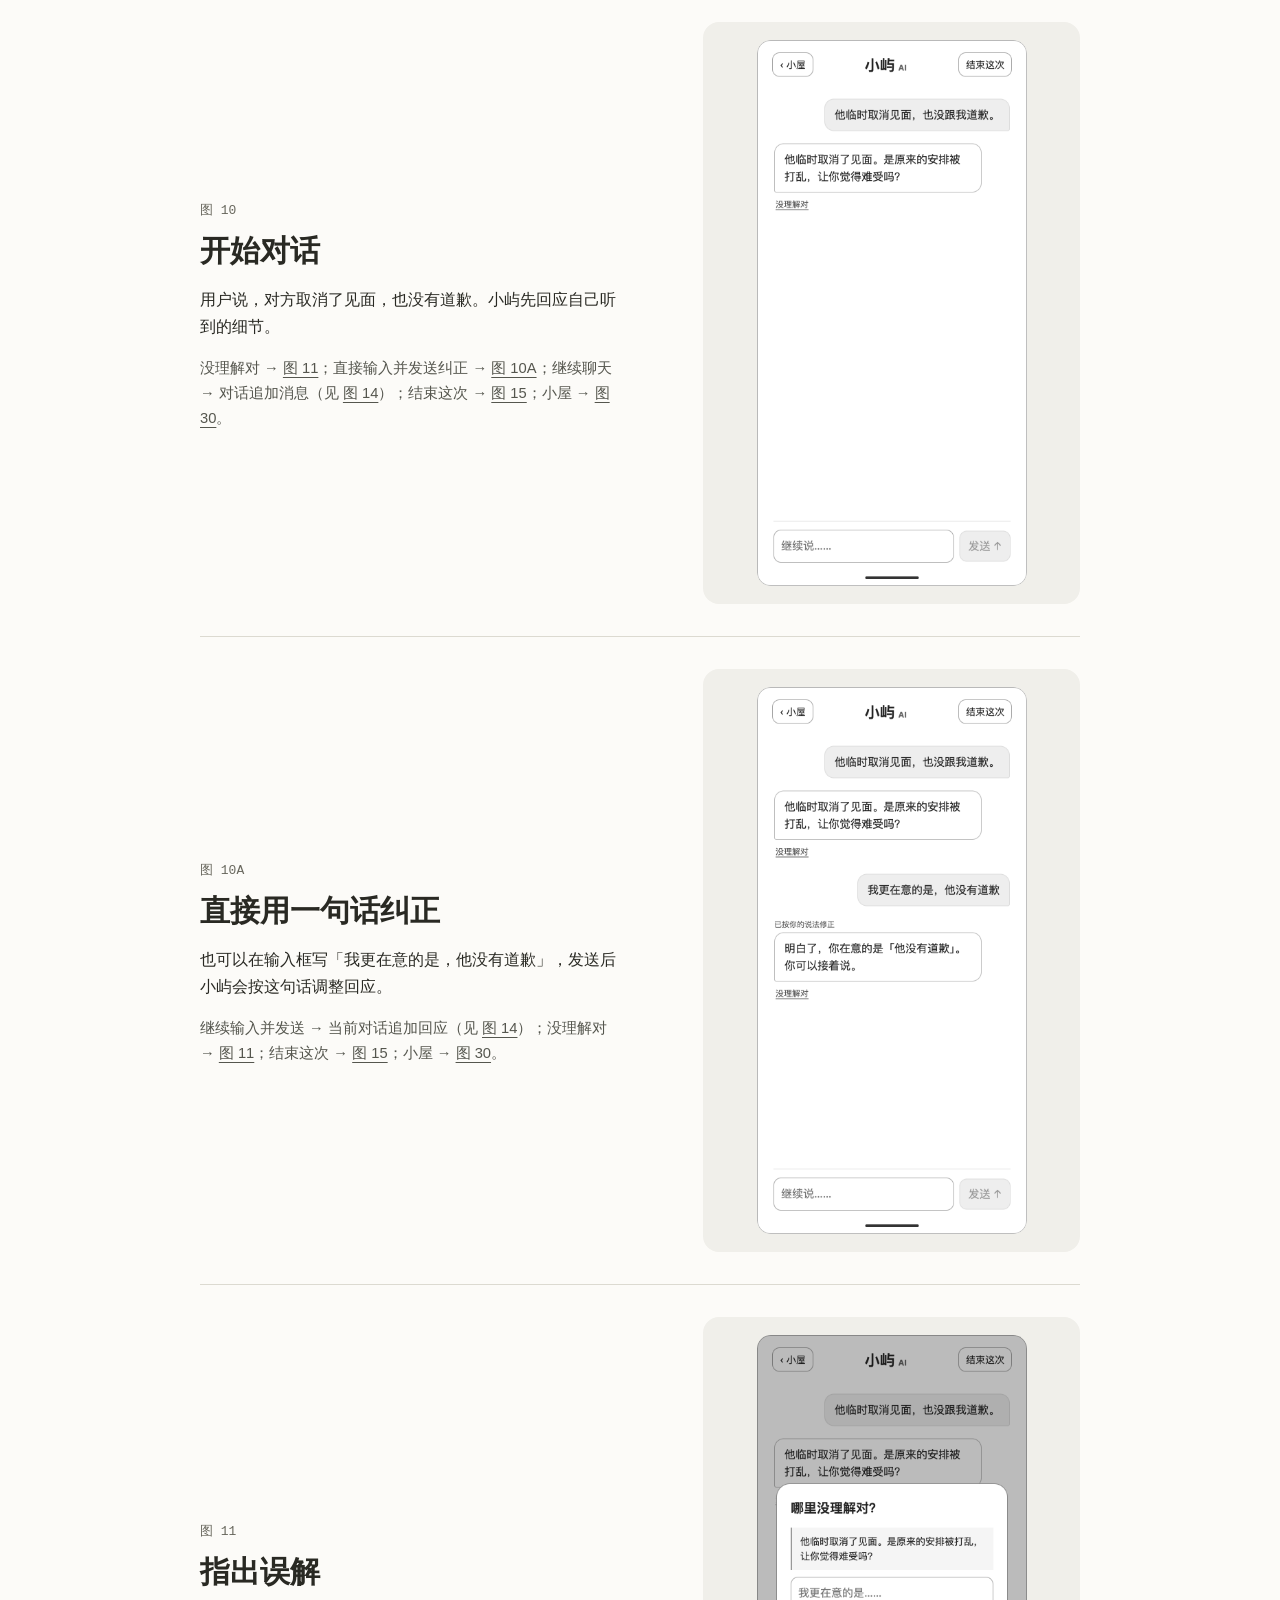
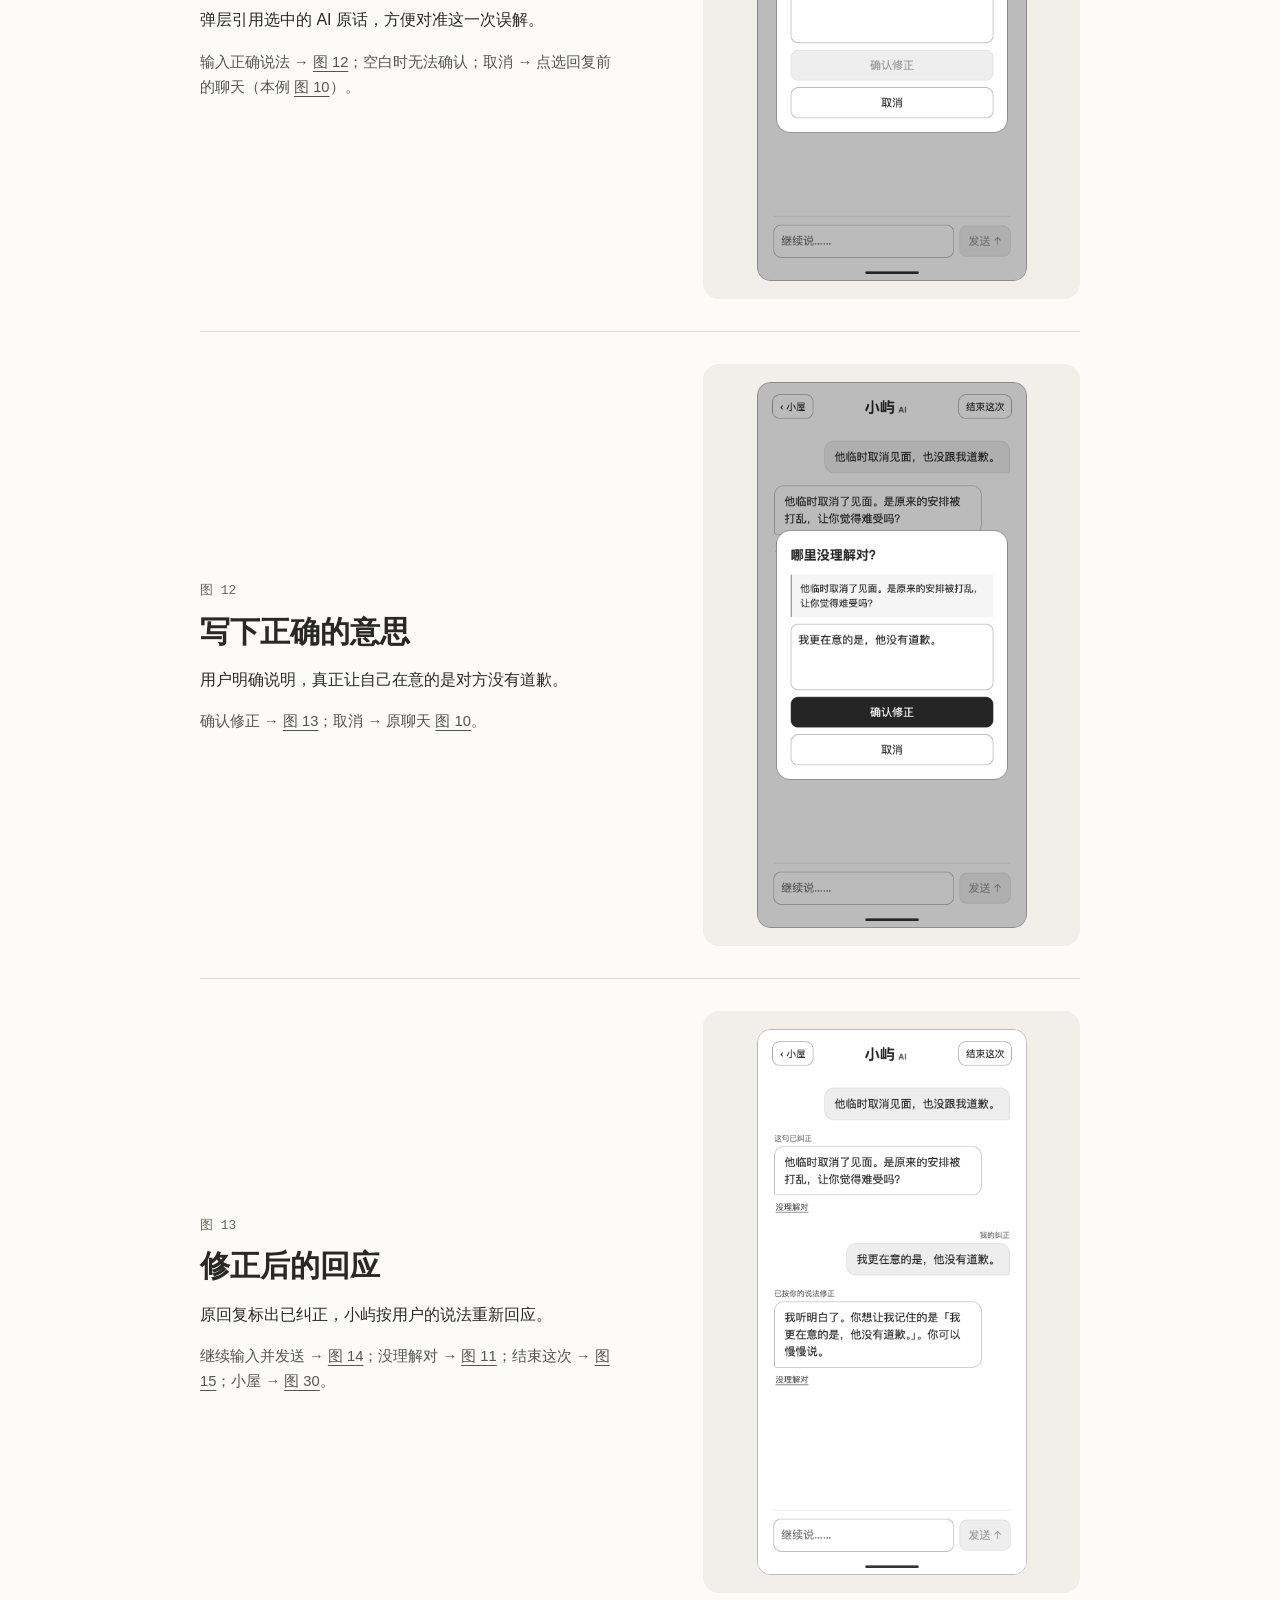
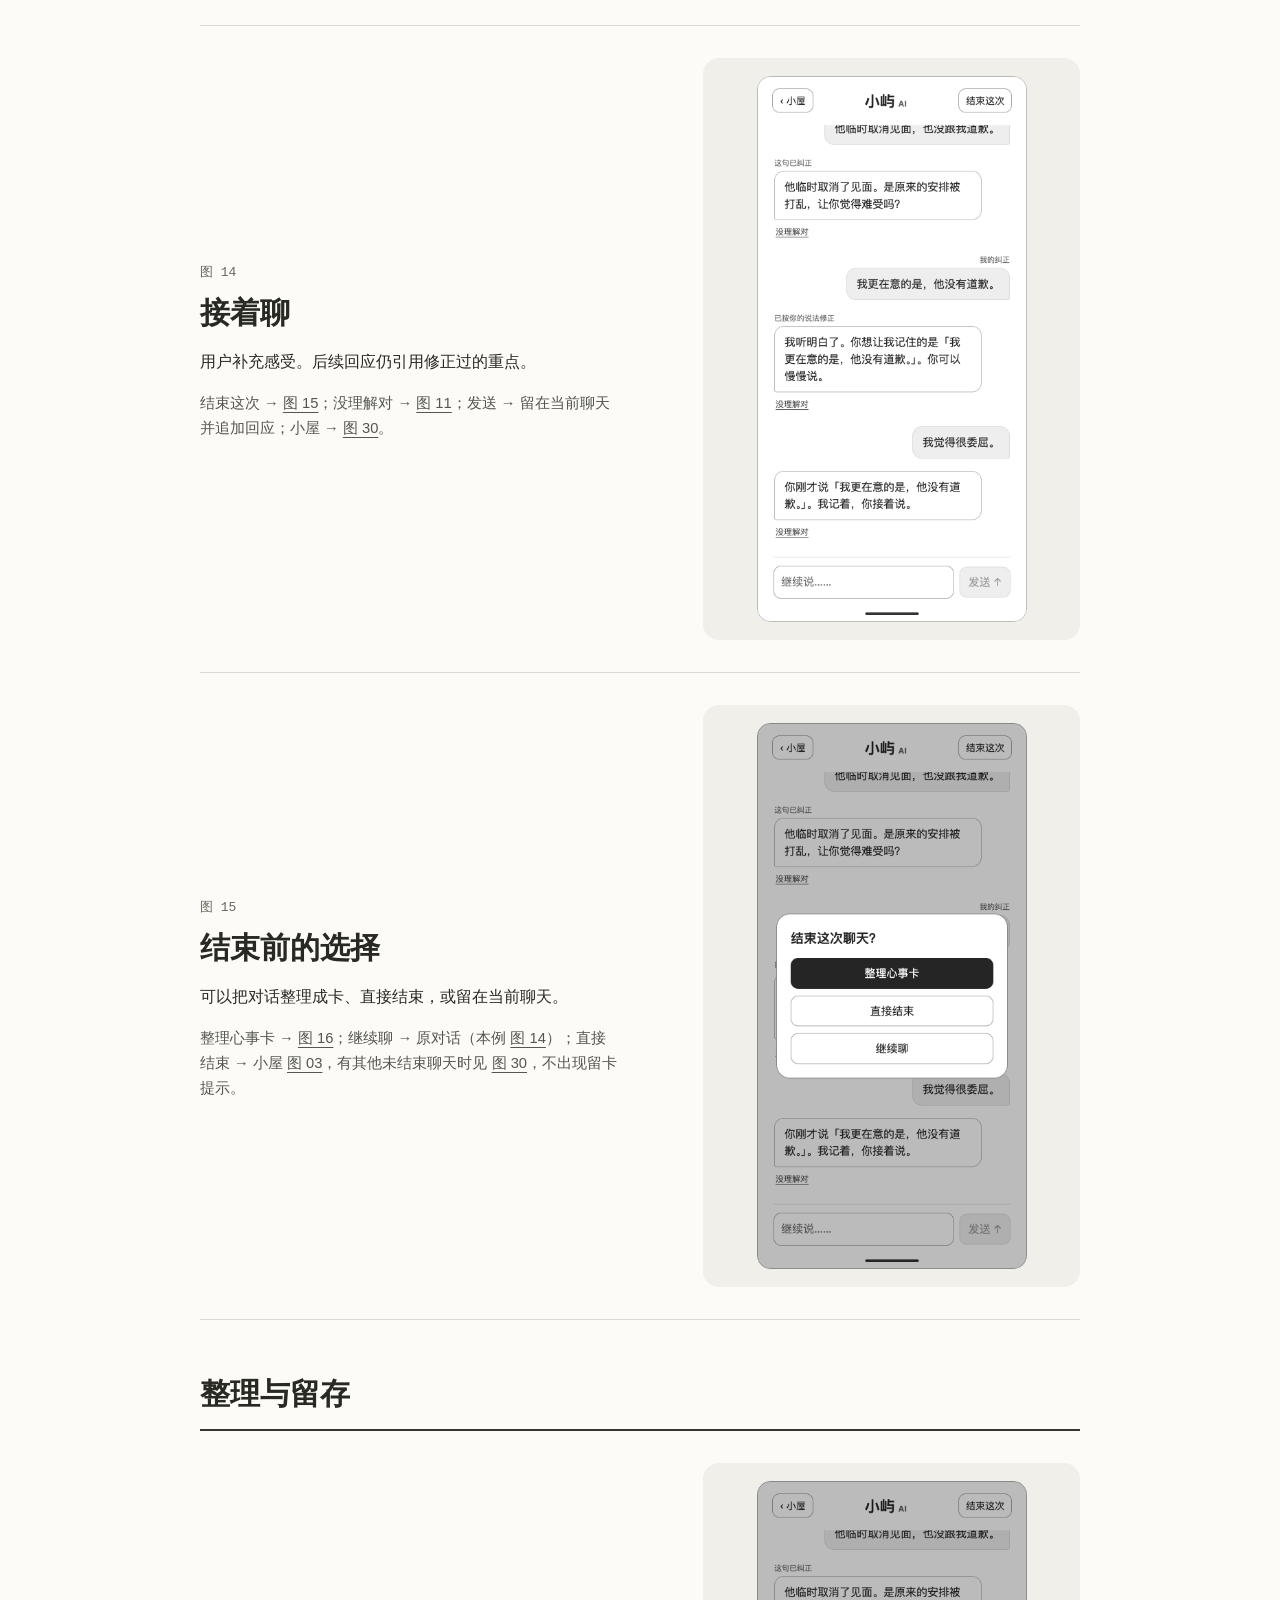
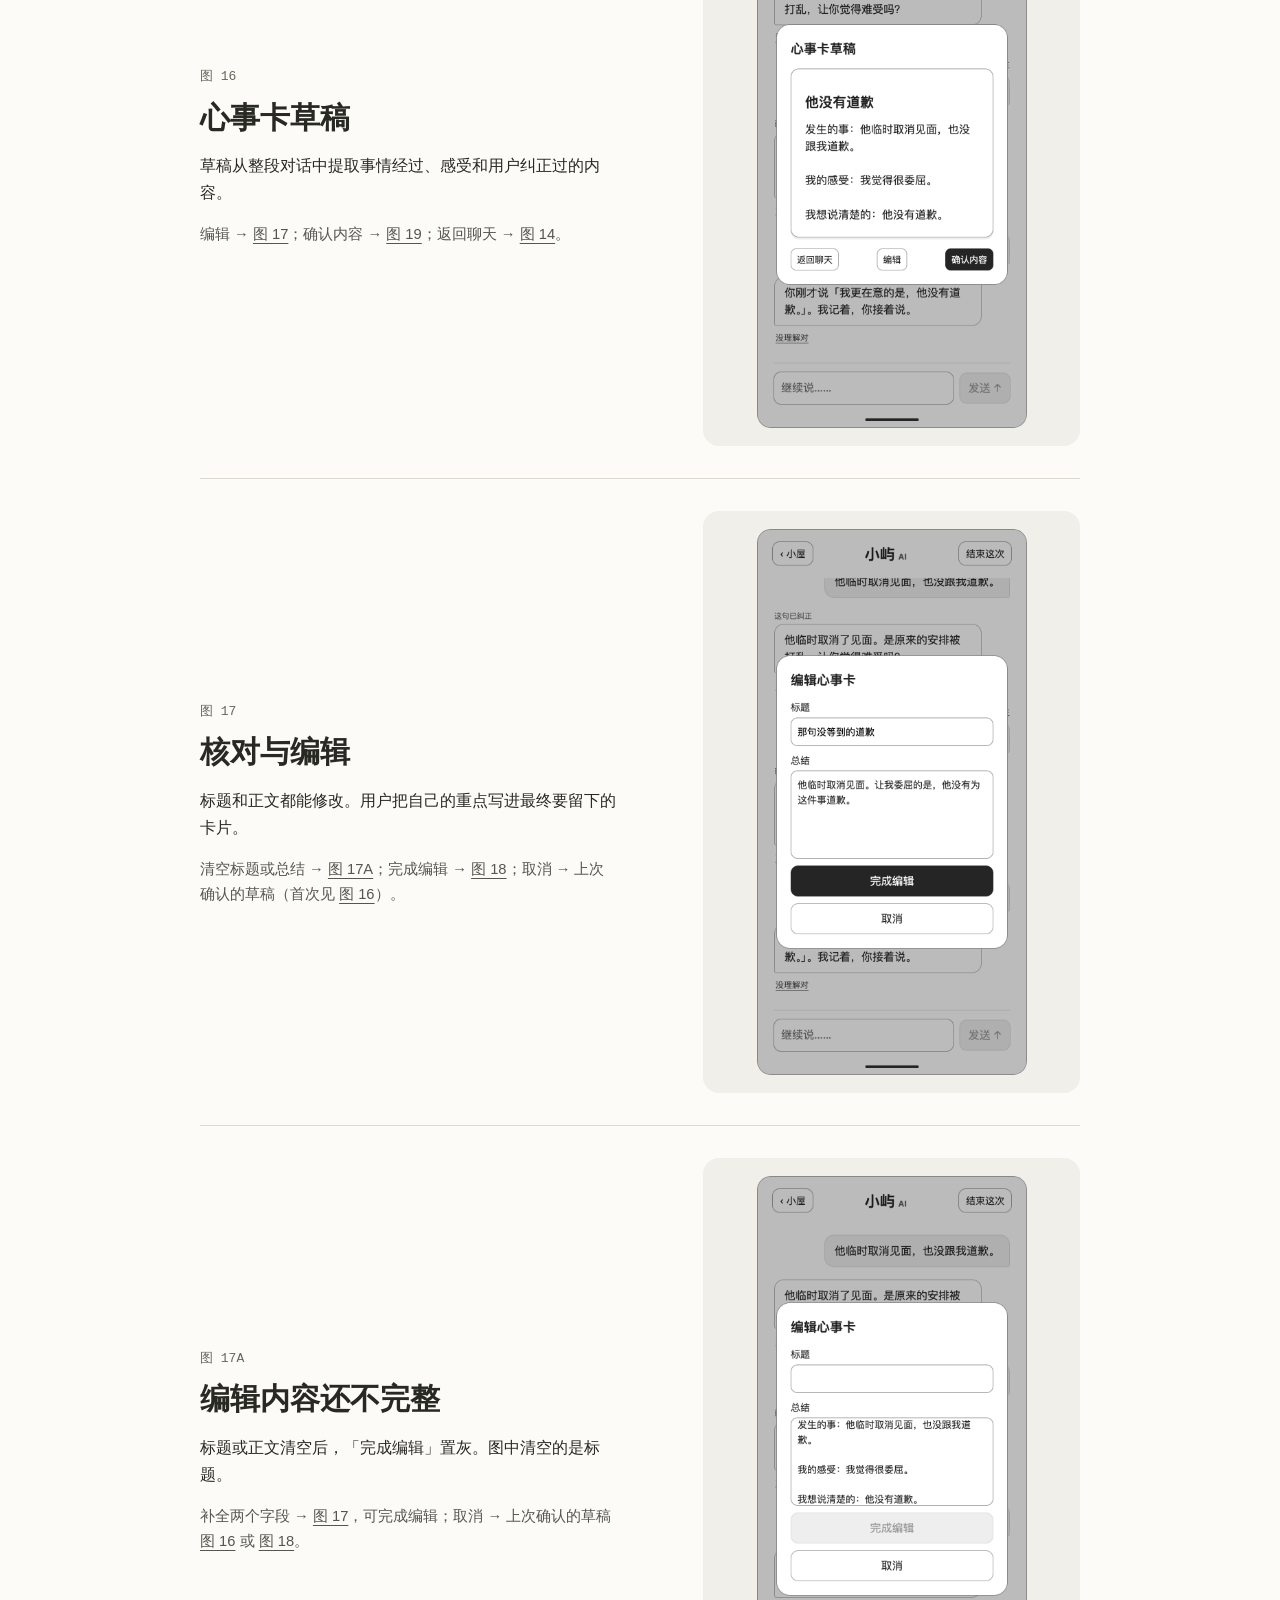
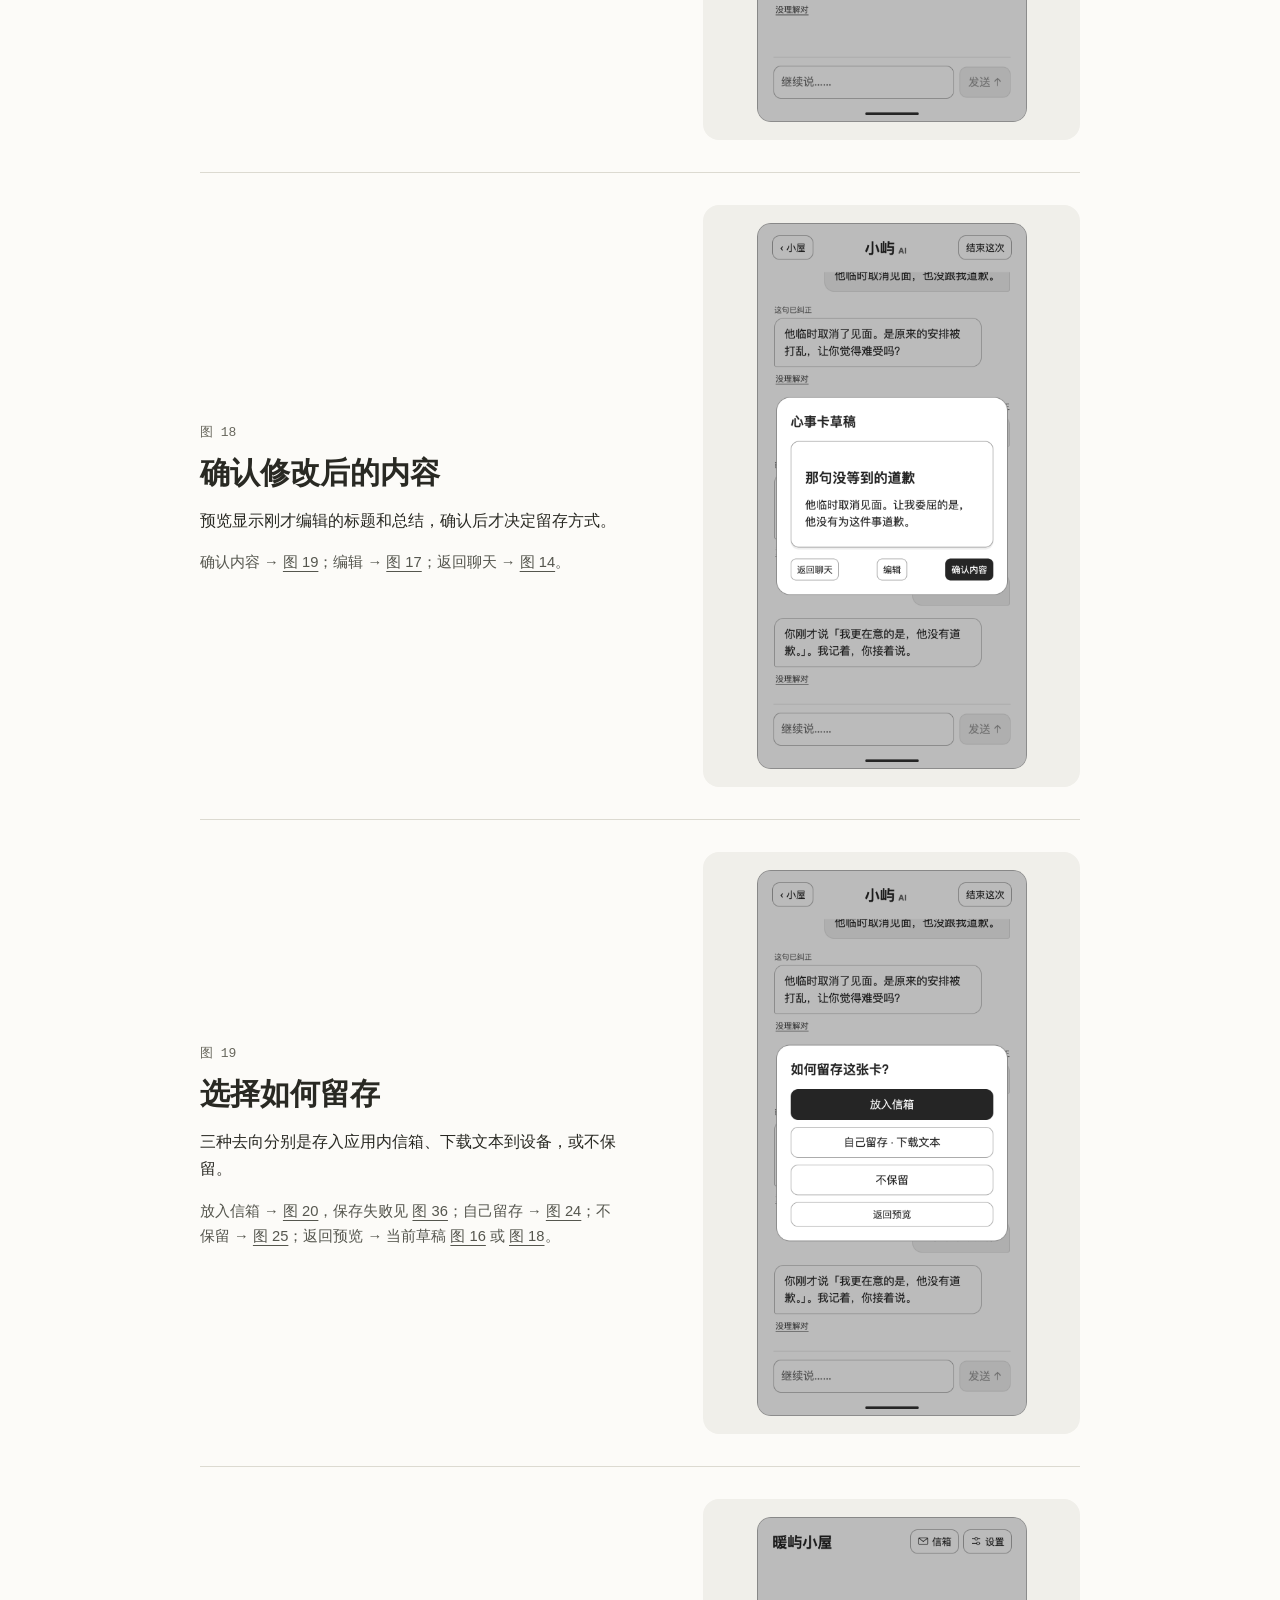
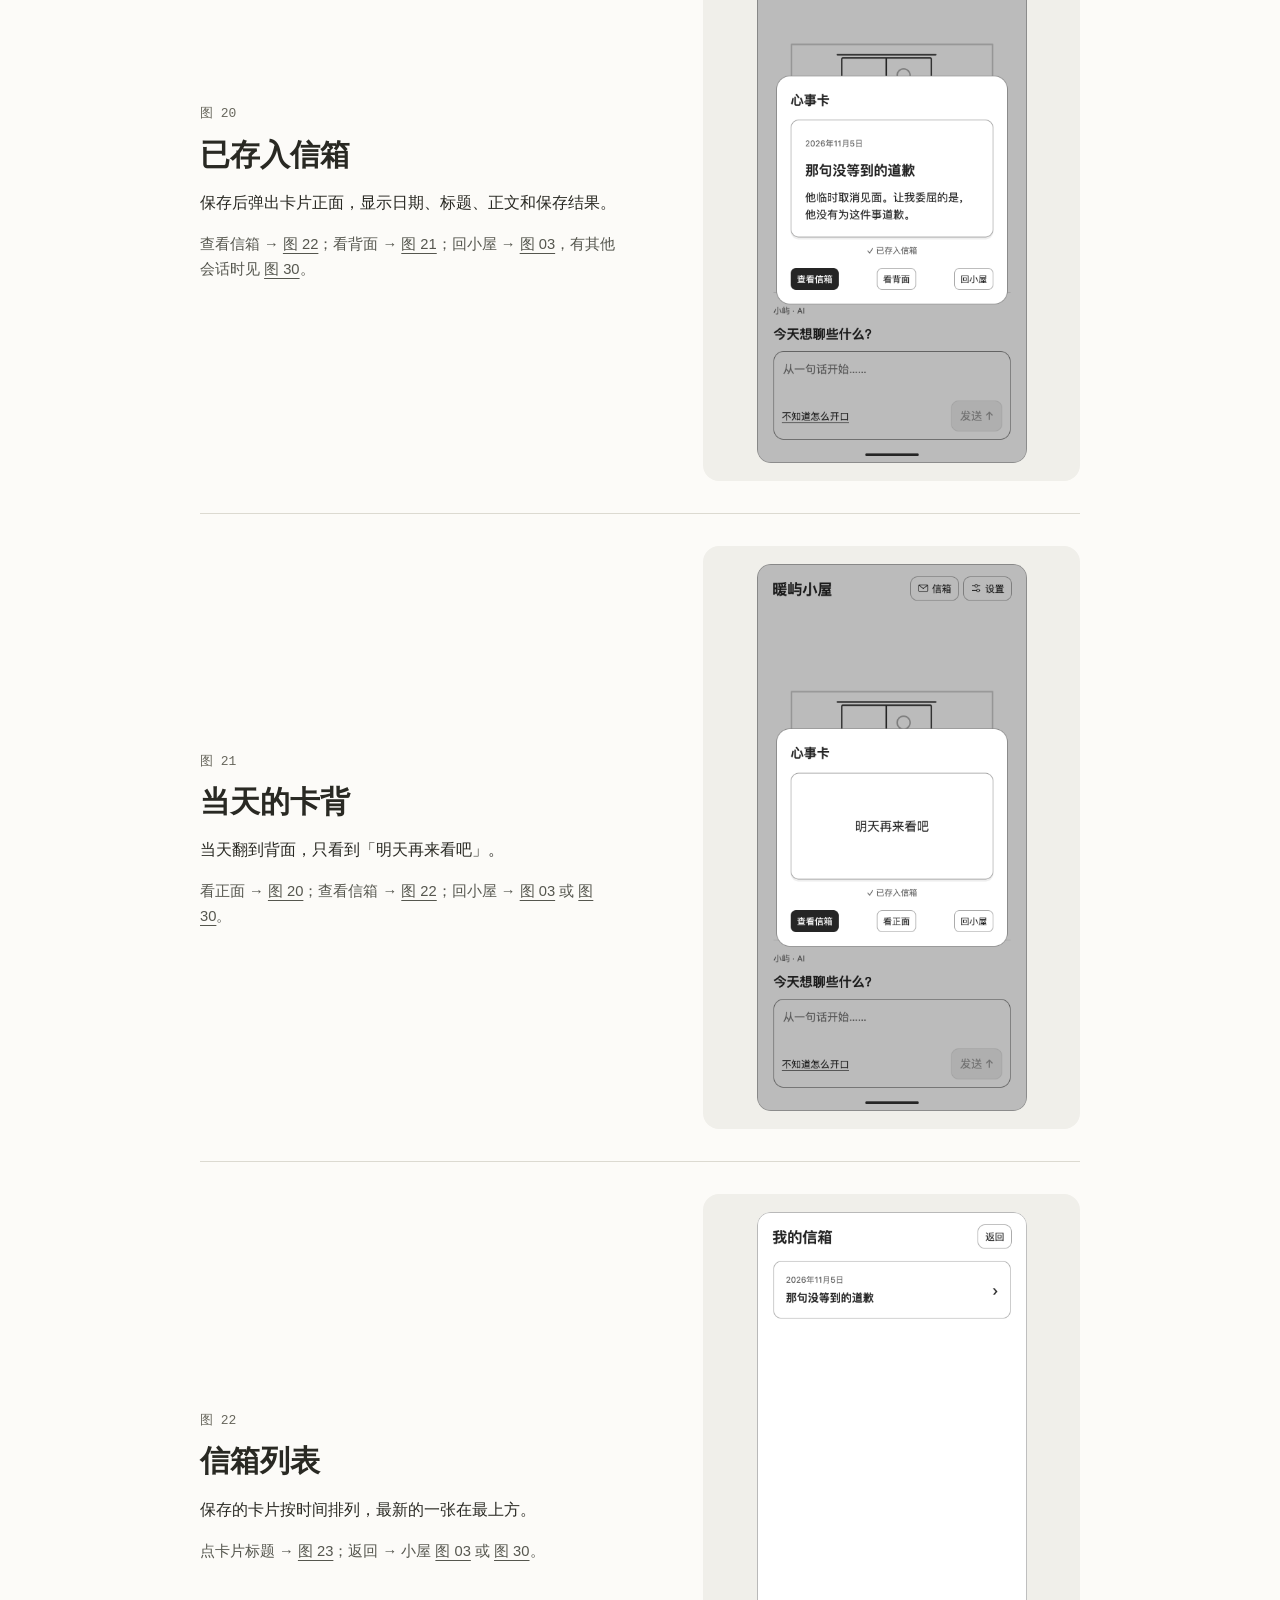
